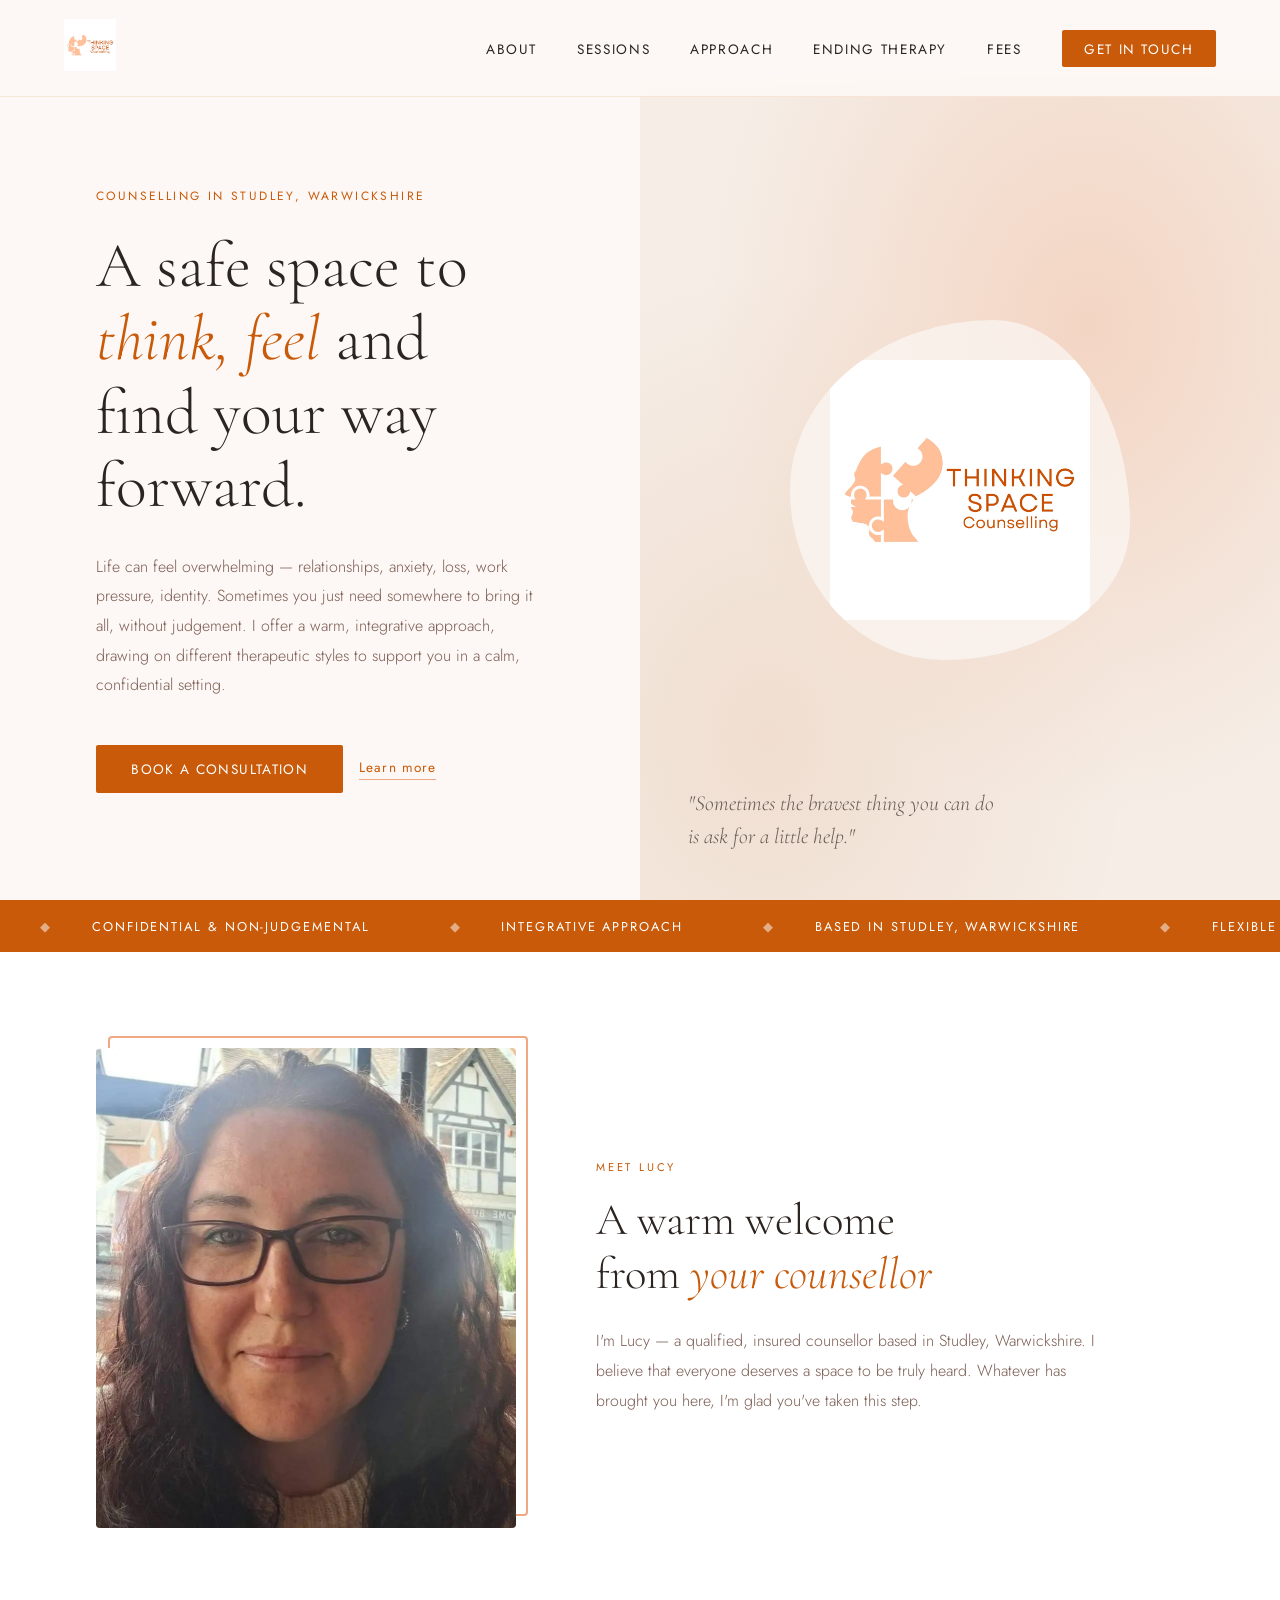
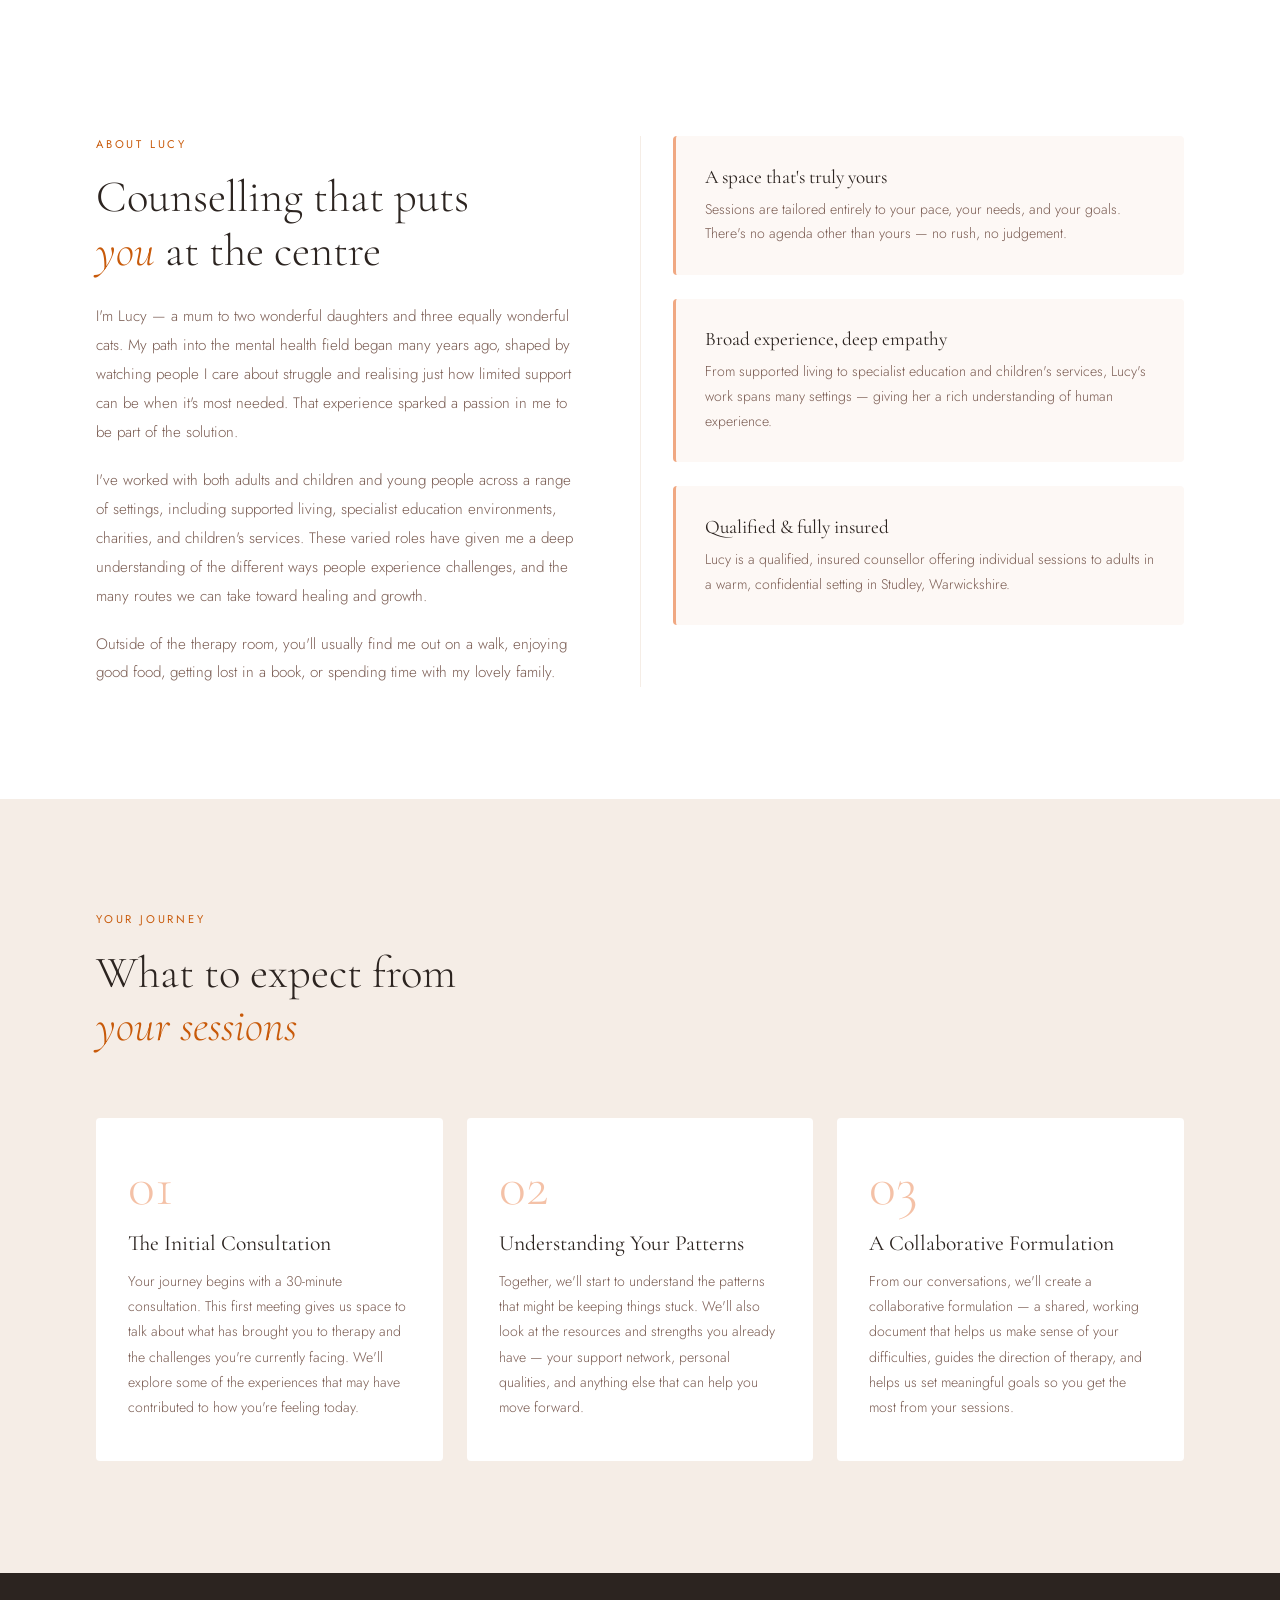
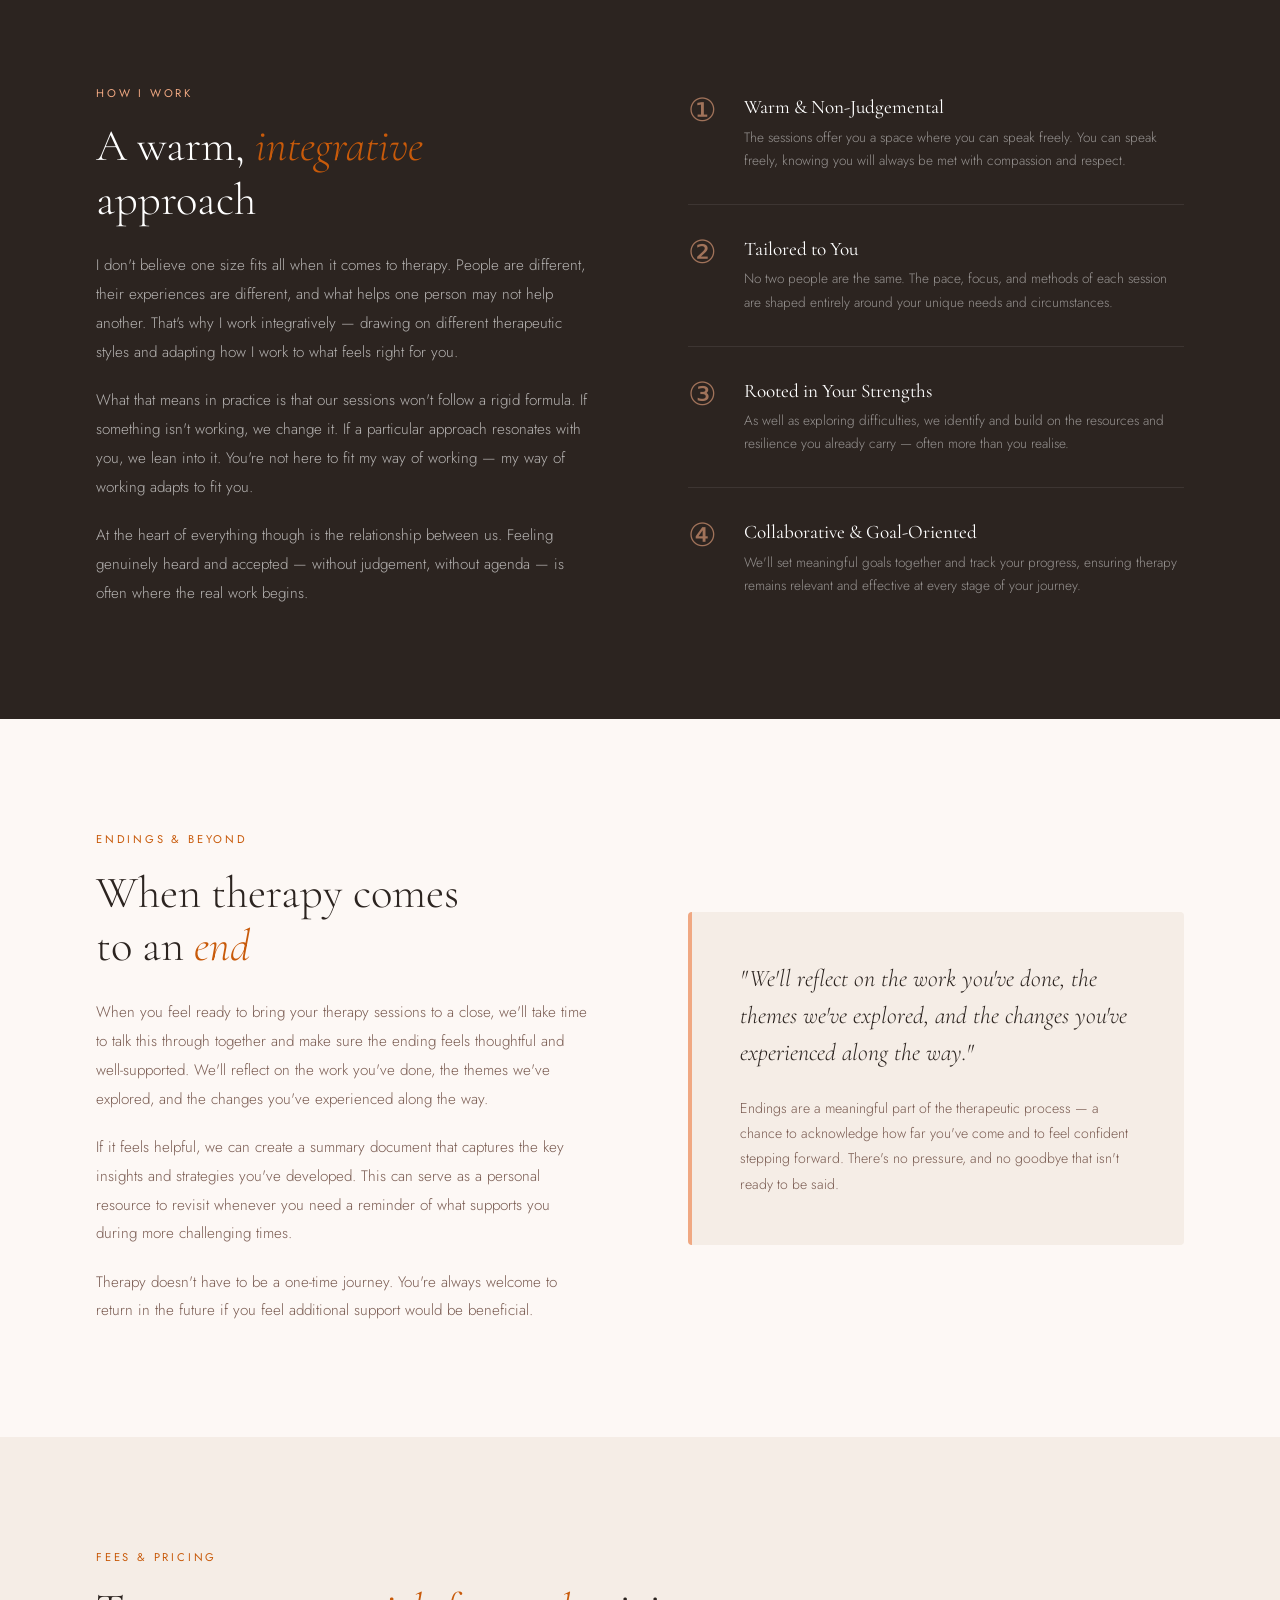
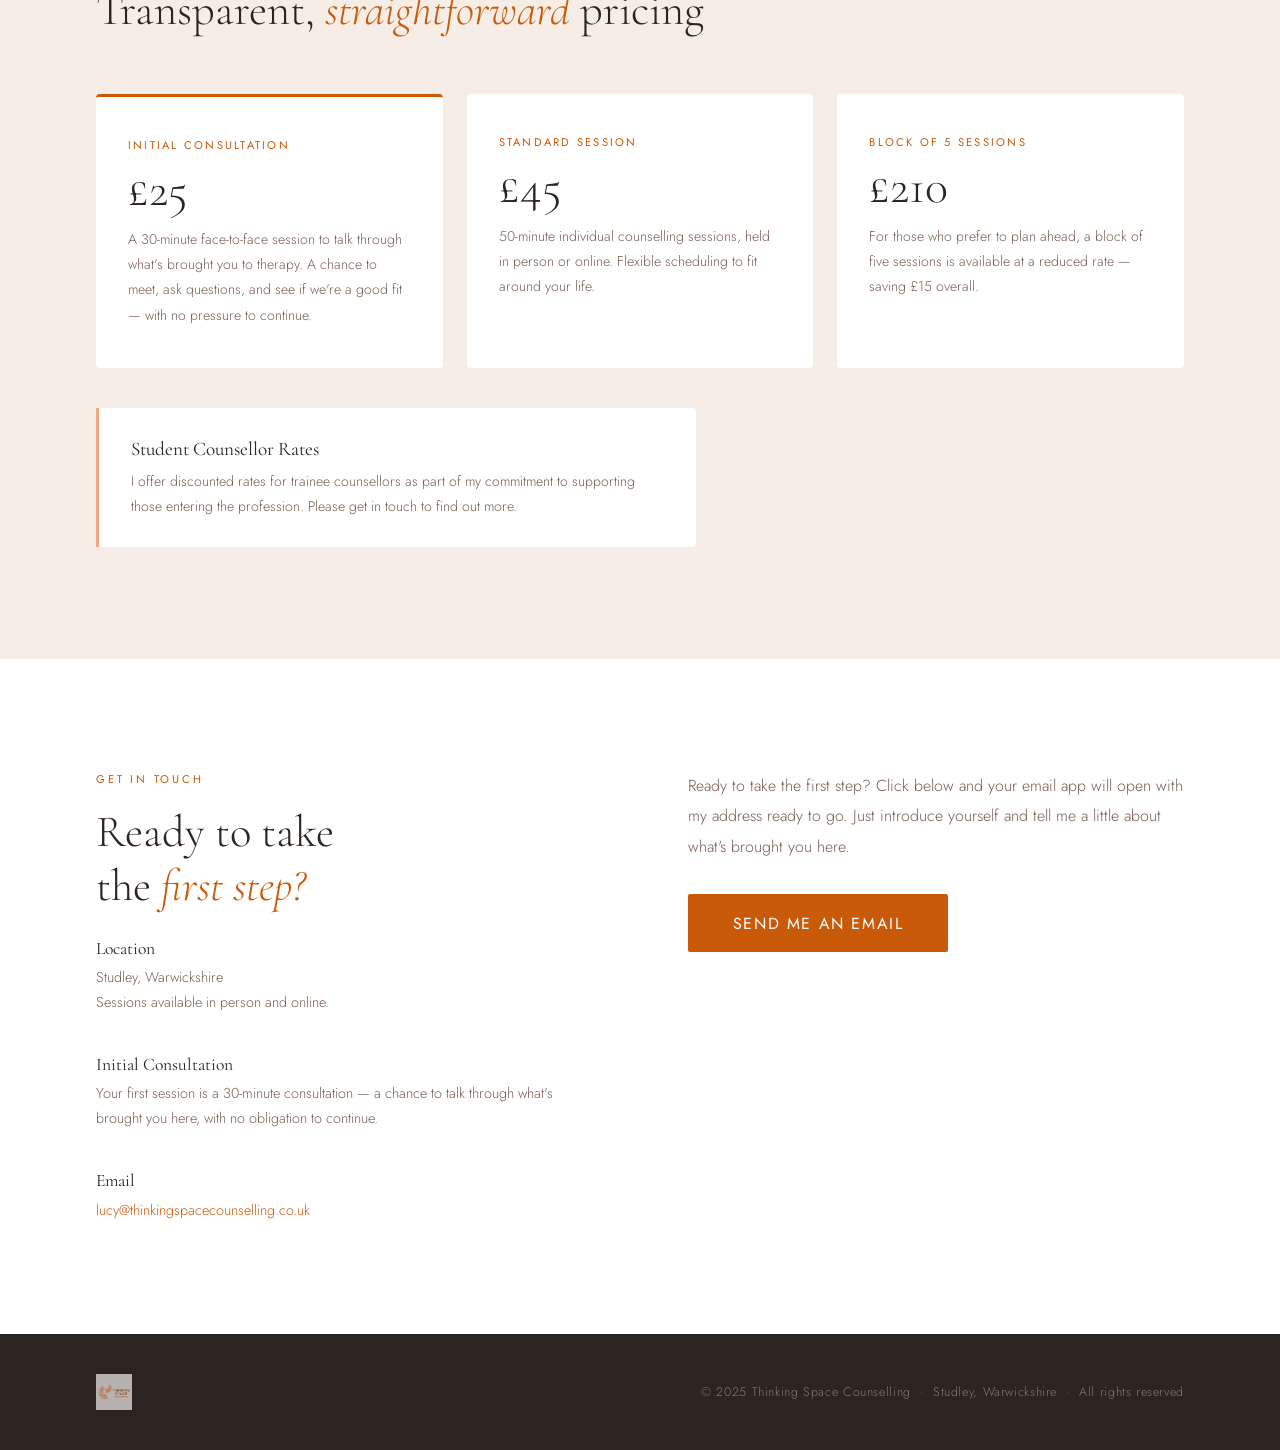
==== index.html @ 16ad75c2 "Add files via upload" ====
<!DOCTYPE html>
<html lang="en">
<head>
  <meta charset="UTF-8" />
  <meta name="viewport" content="width=device-width, initial-scale=1.0"/>
  <title>Thinking Space Counselling | Studley, Warwickshire</title>
  <link href="https://fonts.googleapis.com/css2?family=Cormorant+Garamond:ital,wght@0,300;0,400;0,600;1,300;1,400&family=Jost:wght@300;400;500&display=swap" rel="stylesheet"/>
  <link rel="stylesheet" href="styles.css"/>
</head>
<body>

  <!-- NAV -->
  <nav>
    <div class="nav-logo">
      <img src="1000551404.jpg" alt="Thinking Space Counselling logo" />
    </div>
    <ul class="nav-links">
      <li><a href="#about">About</a></li>
      <li><a href="#sessions">Sessions</a></li>
      <li><a href="#approach">Approach</a></li>
      <li><a href="#ending">Ending Therapy</a></li>
      <li><a href="#fees">Fees</a></li>
      <li><a href="#contact" class="nav-cta">Get in Touch</a></li>
    </ul>
  </nav>

  <!-- HERO -->
  <section class="hero">
    <div class="hero-left">
      <p class="hero-eyebrow">Counselling in Studley, Warwickshire</p>
      <h1 class="hero-headline">
        A safe space to<br/>
        <em>think, feel</em> and<br/>
        find your way forward.
      </h1>
      <p class="hero-body">
        Life can feel overwhelming — relationships, anxiety, loss, work pressure, identity.
        Sometimes you just need somewhere to bring it all, without judgement.
        I offer a warm, integrative approach, drawing on different therapeutic styles
        to support you in a calm, confidential setting.
      </p>
      <div class="hero-actions">
        <a href="#contact" class="btn-primary">Book a Consultation</a>
        <a href="#about" class="btn-secondary">Learn more</a>
      </div>
    </div>
    <div class="hero-right">
      <div class="hero-logo-display">
        <img src="1000551404.jpg" alt="Thinking Space Counselling" />
      </div>
      <p class="hero-quote">"Sometimes the bravest thing you can do<br/>is ask for a little help."</p>
    </div>
  </section>

  <!-- TICKER -->
  <div class="ticker" aria-hidden="true">
    <div class="ticker-track">
      <span>Confidential &amp; Non-Judgemental</span>
      <span>Integrative Approach</span>
      <span>Based in Studley, Warwickshire</span>
      <span>Flexible Appointment Times</span>
      <span>Face to Face &amp; Online Sessions</span>
      <span>Qualified &amp; Insured Counsellor</span>
      <span>Anxiety</span>
      <span>Depression</span>
      <span>Relationships</span>
      <span>Grief</span>
      <span>Self-Worth</span>
      <span>Stress</span>
      <span>Identity</span>
      <span>Taking New Clients Now</span>
      <!-- duplicate for seamless loop -->
      <span>Confidential &amp; Non-Judgemental</span>
      <span>Integrative Approach</span>
      <span>Based in Studley, Warwickshire</span>
      <span>Flexible Appointment Times</span>
      <span>Face to Face &amp; Online Sessions</span>
      <span>Qualified &amp; Insured Counsellor</span>
      <span>Anxiety</span>
      <span>Depression</span>
      <span>Relationships</span>
      <span>Grief</span>
      <span>Self-Worth</span>
      <span>Stress</span>
      <span>Identity</span>
      <span>Taking New Clients Now</span>
    </div>
  </div>

  <!-- LUCY INTRO -->
  <section class="lucy-intro">
    <div class="lucy-image-wrap">
      <img src="lucy.jpg" alt="Lucy, counsellor at Thinking Space Counselling" />
    </div>
    <div class="lucy-intro-text">
      <p class="section-label">Meet Lucy</p>
      <h2 class="section-heading">A warm welcome<br/>from <em>your counsellor</em></h2>
      <p>
        I'm Lucy — a qualified, insured counsellor based in Studley, Warwickshire. I believe
        that everyone deserves a space to be truly heard. Whatever has brought you here,
        I'm glad you've taken this step.
      </p>
    </div>
  </section>

  <!-- ABOUT -->
  <section class="about" id="about">
    <div class="about-left fade-in">
      <p class="section-label">About Lucy</p>
      <h2 class="section-heading">Counselling that puts<br/><em>you</em> at the centre</h2>
      <div class="about-body">
        <p>
          I'm Lucy — a mum to two wonderful daughters and three equally wonderful cats.
          My path into the mental health field began many years ago, shaped by watching people
          I care about struggle and realising just how limited support can be when it's most needed.
          That experience sparked a passion in me to be part of the solution.
        </p>
        <p>
          I've worked with both adults and children and young people across a range of settings,
          including supported living, specialist education environments, charities, and children's
          services. These varied roles have given me a deep understanding of the different ways
          people experience challenges, and the many routes we can take toward healing and growth.
        </p>
        <p>
          Outside of the therapy room, you'll usually find me out on a walk, enjoying good food,
          getting lost in a book, or spending time with my lovely family.
        </p>
      </div>
    </div>
    <div class="about-right fade-in">
      <div class="about-card">
        <h3>A space that's truly yours</h3>
        <p>Sessions are tailored entirely to your pace, your needs, and your goals. There's no agenda other than yours — no rush, no judgement.</p>
      </div>
      <div class="about-card">
        <h3>Broad experience, deep empathy</h3>
        <p>From supported living to specialist education and children's services, Lucy's work spans many settings — giving her a rich understanding of human experience.</p>
      </div>
      <div class="about-card">
        <h3>Qualified &amp; fully insured</h3>
        <p>Lucy is a qualified, insured counsellor offering individual sessions to adults in a warm, confidential setting in Studley, Warwickshire.</p>
      </div>
    </div>
  </section>

  <!-- WHAT TO EXPECT FROM YOUR SESSIONS -->
  <section class="sessions" id="sessions">
    <div class="sessions-header fade-in">
      <p class="section-label">Your Journey</p>
      <h2 class="section-heading">What to expect from<br/><em>your sessions</em></h2>
    </div>
    <div class="sessions-grid">
      <div class="session-step fade-in">
        <div class="step-num">01</div>
        <h3>The Initial Consultation</h3>
        <p>
          Your journey begins with a 30-minute consultation. This first meeting gives us space
          to talk about what has brought you to therapy and the challenges you're currently facing.
          We'll explore some of the experiences that may have contributed to how you're feeling today.
        </p>
      </div>
      <div class="session-step fade-in">
        <div class="step-num">02</div>
        <h3>Understanding Your Patterns</h3>
        <p>
          Together, we'll start to understand the patterns that might be keeping things stuck.
          We'll also look at the resources and strengths you already have — your support network,
          personal qualities, and anything else that can help you move forward.
        </p>
      </div>
      <div class="session-step fade-in">
        <div class="step-num">03</div>
        <h3>A Collaborative Formulation</h3>
        <p>
          From our conversations, we'll create a collaborative formulation — a shared, working
          document that helps us make sense of your difficulties, guides the direction of therapy,
          and helps us set meaningful goals so you get the most from your sessions.
        </p>
      </div>
    </div>
  </section>

  <!-- APPROACH -->
  <section class="approach" id="approach">
    <div class="approach-left fade-in">
      <p class="section-label">How I Work</p>
      <h2 class="section-heading">A warm, <em>integrative</em><br/>approach</h2>
      <div class="approach-body">
        <p>
          I don't believe one size fits all when it comes to therapy. People are different,
          their experiences are different, and what helps one person may not help another.
          That's why I work integratively — drawing on different therapeutic styles and
          adapting how I work to what feels right for you.
        </p>
        <p>
          What that means in practice is that our sessions won't follow a rigid formula.
          If something isn't working, we change it. If a particular approach resonates
          with you, we lean into it. You're not here to fit my way of working —
          my way of working adapts to fit you.
        </p>
        <p>
          At the heart of everything though is the relationship between us. Feeling genuinely
          heard and accepted — without judgement, without agenda — is often where
          the real work begins.
        </p>
      </div>
    </div>
    <div class="approach-right fade-in">
      <div class="approach-item">
        <span class="approach-num">①</span>
        <div>
          <h4>Warm &amp; Non-Judgemental</h4>
          <p>The sessions offer you a space where you can speak freely. You can speak freely, knowing you will always be met with compassion and respect.</p>
        </div>
      </div>
      <div class="approach-item">
        <span class="approach-num">②</span>
        <div>
          <h4>Tailored to You</h4>
          <p>No two people are the same. The pace, focus, and methods of each session are shaped entirely around your unique needs and circumstances.</p>
        </div>
      </div>
      <div class="approach-item">
        <span class="approach-num">③</span>
        <div>
          <h4>Rooted in Your Strengths</h4>
          <p>As well as exploring difficulties, we identify and build on the resources and resilience you already carry — often more than you realise.</p>
        </div>
      </div>
      <div class="approach-item">
        <span class="approach-num">④</span>
        <div>
          <h4>Collaborative &amp; Goal-Oriented</h4>
          <p>We'll set meaningful goals together and track your progress, ensuring therapy remains relevant and effective at every stage of your journey.</p>
        </div>
      </div>
    </div>
  </section>

  <!-- WHEN THERAPY COMES TO AN END -->
  <section class="ending" id="ending">
    <div class="ending-left fade-in">
      <p class="section-label">Endings &amp; Beyond</p>
      <h2 class="section-heading">When therapy comes<br/>to an <em>end</em></h2>
      <div class="ending-body">
        <p>
          When you feel ready to bring your therapy sessions to a close, we'll take time to talk
          this through together and make sure the ending feels thoughtful and well-supported.
          We'll reflect on the work you've done, the themes we've explored, and the changes
          you've experienced along the way.
        </p>
        <p>
          If it feels helpful, we can create a summary document that captures the key insights
          and strategies you've developed. This can serve as a personal resource to revisit
          whenever you need a reminder of what supports you during more challenging times.
        </p>
        <p>
          Therapy doesn't have to be a one-time journey. You're always welcome to return in
          the future if you feel additional support would be beneficial.
        </p>
      </div>
    </div>
    <div class="ending-right fade-in">
      <blockquote>
        "We'll reflect on the work you've done, the themes we've explored, and the changes
        you've experienced along the way."
      </blockquote>
      <p>
        Endings are a meaningful part of the therapeutic process — a chance to acknowledge how
        far you've come and to feel confident stepping forward. There's no pressure, and no
        goodbye that isn't ready to be said.
      </p>
    </div>
  </section>


  <!-- FEES -->
  <section class="fees" id="fees">
    <div class="fees-header fade-in">
      <p class="section-label">Fees &amp; Pricing</p>
      <h2 class="section-heading">Transparent, <em>straightforward</em> pricing</h2>
    </div>
    <div class="fees-grid fade-in">
      <div class="fee-card fee-card--highlight">
        <p class="fee-label">Initial Consultation</p>
        <p class="fee-price">£25</p>
        <p class="fee-desc">A 30-minute face-to-face session to talk through what's brought you to therapy. A chance to meet, ask questions, and see if we're a good fit — with no pressure to continue.</p>
      </div>
      <div class="fee-card">
        <p class="fee-label">Standard Session</p>
        <p class="fee-price">£45</p>
        <p class="fee-desc">50-minute individual counselling sessions, held in person or online. Flexible scheduling to fit around your life.</p>
      </div>
      <div class="fee-card">
        <p class="fee-label">Block of 5 Sessions</p>
        <p class="fee-price">£210</p>
        <p class="fee-desc">For those who prefer to plan ahead, a block of five sessions is available at a reduced rate — saving £15 overall.</p>
      </div>
    </div>
    <div class="fees-footer fade-in">
      <div class="fee-note">
        <h4>Student Counsellor Rates</h4>
        <p>I offer discounted rates for trainee counsellors as part of my commitment to supporting those entering the profession. Please get in touch to find out more.</p>
      </div>
    </div>
  </section>

  <!-- CONTACT -->
  <section class="contact" id="contact">
    <div class="contact-left fade-in">
      <p class="section-label">Get in Touch</p>
      <h2 class="section-heading">Ready to take<br/>the <em>first step?</em></h2>
      <div class="contact-info">
        <div class="contact-detail">
          <h4>Location</h4>
          <p>Studley, Warwickshire<br/>Sessions available in person and online.</p>
        </div>
        <div class="contact-detail">
          <h4>Initial Consultation</h4>
          <p>Your first session is a 30-minute consultation — a chance to talk through what's brought you here, with no obligation to continue.</p>
        </div>
        <div class="contact-detail">
          <h4>Email</h4>
          <p><a id="contact-email" href="#"></a></p>
        </div>
      </div>
    </div>
    <div class="contact-right fade-in">
      <div class="contact-cta">
        <p class="contact-cta-text">Ready to take the first step? Click below and your email app will open with my address ready to go. Just introduce yourself and tell me a little about what's brought you here.</p>
        <a id="mailto-btn" href="#" class="btn-primary">Send me an Email</a>
      </div>
    </div>
  </section>

  <!-- FOOTER -->
  <footer>
    <img src="1000551404.jpg" alt="Thinking Space Counselling" />
    <p>© 2025 Thinking Space Counselling &nbsp;·&nbsp; Studley, Warwickshire &nbsp;·&nbsp; All rights reserved</p>
  </footer>

  <!-- FADE-IN OBSERVER -->
  <script>
    const observer = new IntersectionObserver(
      entries => entries.forEach(e => { if (e.isIntersecting) e.target.classList.add('visible'); }),
      { threshold: 0.12 }
    );
    document.querySelectorAll('.fade-in').forEach(el => observer.observe(el));
  </script>

  <!-- EMAIL -->
  <script>
    const _u = 'lucy', _d = 'thinkingspacecounselling.co.uk';
    const emailEl = document.getElementById('contact-email');
    if (emailEl) { emailEl.href = 'mailto:' + _u + '@' + _d; emailEl.textContent = _u + '@' + _d; }
    const btnEl = document.getElementById('mailto-btn');
    if (btnEl) { btnEl.href = 'mailto:' + _u + '@' + _d + '?subject=Thinking%20Space%20Counselling%20Enquiry'; }
  </script>
---- styles.css ----
/* ============================================================
   THINKING SPACE COUNSELLING — styles.css
   ============================================================ */

:root {
  --burnt:    #C85A0A;
  --peach:    #F0A882;
  --cream:    #FDF8F5;
  --sand:     #F5EDE6;
  --charcoal: #2C2420;
  --mid:      #7A5C52;
  --white:    #FFFFFF;
}

/* ── RESET ── */
*, *::before, *::after { box-sizing: border-box; margin: 0; padding: 0; }
html { scroll-behavior: smooth; }
body {
  font-family: 'Jost', sans-serif;
  background: var(--cream);
  color: var(--charcoal);
  overflow-x: hidden;
}

/* ── NAV ── */
nav {
  position: fixed; top: 0; left: 0; right: 0; z-index: 100;
  display: flex; align-items: center; justify-content: space-between;
  padding: 1.2rem 4rem;
  background: rgba(253,248,245,0.94);
  backdrop-filter: blur(10px);
  border-bottom: 1px solid rgba(200,90,10,0.12);
}
.nav-logo img { height: 52px; }
.nav-links { display: flex; gap: 2.5rem; list-style: none; }
.nav-links a {
  font-family: 'Jost', sans-serif;
  font-weight: 400;
  font-size: 0.85rem;
  letter-spacing: 0.12em;
  text-transform: uppercase;
  color: var(--charcoal);
  text-decoration: none;
  transition: color 0.2s;
}
.nav-links a:hover { color: var(--burnt); }
.nav-cta {
  background: var(--burnt);
  color: var(--white) !important;
  padding: 0.55rem 1.4rem;
  border-radius: 2px;
}
.nav-cta:hover { background: #a34808; color: var(--white) !important; }

/* ── HERO ── */
.hero {
  min-height: 100vh;
  display: grid;
  grid-template-columns: 1fr 1fr;
  padding-top: 80px;
}
.hero-left {
  display: flex;
  flex-direction: column;
  justify-content: center;
  padding: 6rem 4rem 6rem 6rem;
}
.hero-eyebrow {
  font-family: 'Jost', sans-serif;
  font-size: 0.75rem;
  letter-spacing: 0.2em;
  text-transform: uppercase;
  color: var(--burnt);
  margin-bottom: 1.5rem;
}
.hero-headline {
  font-family: 'Cormorant Garamond', serif;
  font-size: clamp(2.8rem, 5vw, 4.2rem);
  font-weight: 300;
  line-height: 1.15;
  color: var(--charcoal);
  margin-bottom: 1.8rem;
}
.hero-headline em { font-style: italic; color: var(--burnt); }
.hero-body {
  font-size: 1rem;
  font-weight: 300;
  line-height: 1.85;
  color: var(--mid);
  max-width: 440px;
  margin-bottom: 2.8rem;
}
.hero-actions { display: flex; gap: 1rem; align-items: center; }

/* Buttons */
.btn-primary {
  background: var(--burnt);
  color: var(--white);
  padding: 0.9rem 2.2rem;
  border: none;
  border-radius: 2px;
  font-family: 'Jost', sans-serif;
  font-size: 0.85rem;
  letter-spacing: 0.1em;
  text-transform: uppercase;
  text-decoration: none;
  cursor: pointer;
  transition: background 0.2s, transform 0.2s;
}
.btn-primary:hover { background: #a34808; transform: translateY(-1px); }
.btn-secondary {
  color: var(--burnt);
  font-family: 'Jost', sans-serif;
  font-size: 0.85rem;
  letter-spacing: 0.08em;
  text-decoration: none;
  border-bottom: 1px solid var(--peach);
  padding-bottom: 2px;
  transition: border-color 0.2s;
}
.btn-secondary:hover { border-color: var(--burnt); }

.hero-right {
  position: relative;
  background: var(--sand);
  overflow: hidden;
}
.hero-right::before {
  content: '';
  position: absolute;
  inset: 0;
  background:
    radial-gradient(ellipse at 70% 30%, rgba(240,168,130,0.35) 0%, transparent 60%),
    radial-gradient(ellipse at 20% 80%, rgba(200,90,10,0.1) 0%, transparent 50%);
}
.hero-logo-display {
  position: absolute;
  top: 50%;
  left: 50%;
  transform: translate(-50%, -50%);
  width: 340px;
  height: 340px;
  border-radius: 60% 40% 55% 45% / 50% 60% 40% 50%;
  background: rgba(253,248,245,0.7);
  display: flex;
  align-items: center;
  justify-content: center;
  animation: morph 8s ease-in-out infinite;
  overflow: hidden;
  padding: 2.5rem;
}
.hero-logo-display img {
  width: 100%;
  height: auto;
  object-fit: contain;
}
.hero-quote {
  position: absolute;
  bottom: 3rem;
  left: 3rem;
  right: 3rem;
  font-family: 'Cormorant Garamond', serif;
  font-size: 1.35rem;
  font-style: italic;
  font-weight: 300;
  color: var(--charcoal);
  line-height: 1.5;
  opacity: 0.7;
}
@keyframes morph {
  0%,100% { border-radius: 60% 40% 55% 45% / 50% 60% 40% 50%; }
  33%      { border-radius: 45% 55% 40% 60% / 60% 40% 55% 45%; }
  66%      { border-radius: 55% 45% 60% 40% / 40% 55% 45% 60%; }
}

/* ── TICKER ── */
.ticker {
  background: var(--burnt);
  color: var(--white);
  padding: 0.9rem 0;
  overflow: hidden;
  white-space: nowrap;
}
.ticker-track {
  display: inline-flex;
  animation: ticker 32s linear infinite;
}
.ticker-track span {
  font-family: 'Jost', sans-serif;
  font-size: 0.8rem;
  letter-spacing: 0.15em;
  text-transform: uppercase;
  padding: 0 2.5rem;
}
.ticker-track span::before {
  content: '◆';
  margin-right: 2.5rem;
  opacity: 0.5;
}
@keyframes ticker {
  from { transform: translateX(0); }
  to   { transform: translateX(-50%); }
}

/* ── SHARED SECTION UTILITIES ── */
.section-label {
  font-family: 'Jost', sans-serif;
  font-size: 0.7rem;
  letter-spacing: 0.25em;
  text-transform: uppercase;
  color: var(--burnt);
  margin-bottom: 1.2rem;
}
.section-heading {
  font-family: 'Cormorant Garamond', serif;
  font-size: clamp(2rem, 3.5vw, 3rem);
  font-weight: 300;
  line-height: 1.2;
  color: var(--charcoal);
  margin-bottom: 1.5rem;
}
.section-heading em { font-style: italic; color: var(--burnt); }

/* ── LUCY INTRO ── */
.lucy-intro {
  display: grid;
  grid-template-columns: 420px 1fr;
  align-items: center;
  gap: 5rem;
  padding: 6rem 6rem;
  background: var(--white);
}
.lucy-image-wrap {
  position: relative;
}
.lucy-image-wrap::before {
  content: '';
  position: absolute;
  inset: -12px -12px 12px 12px;
  border: 2px solid var(--peach);
  border-radius: 4px;
  z-index: 0;
}
.lucy-image-wrap img {
  position: relative;
  z-index: 1;
  width: 100%;
  height: 480px;
  object-fit: cover;
  object-position: center top;
  border-radius: 4px;
  display: block;
}
.lucy-intro-text {
  max-width: 500px;
}
.lucy-intro-text p:last-child {
  font-size: 1rem;
  font-weight: 300;
  line-height: 1.9;
  color: var(--mid);
  margin-top: 0.5rem;
}

/* ── ABOUT ── */
.about {
  display: grid;
  grid-template-columns: 1fr 1fr;
  padding: 7rem 6rem;
  background: var(--white);
  gap: 0;
}
.about-left { padding-right: 4rem; }
.about-body {
  font-size: 0.95rem;
  font-weight: 300;
  line-height: 1.9;
  color: var(--mid);
}
.about-body p + p { margin-top: 1.2rem; }
.about-right {
  display: flex;
  flex-direction: column;
  gap: 1.5rem;
  padding-left: 2rem;
  border-left: 1px solid var(--sand);
}
.about-card {
  background: var(--cream);
  padding: 1.8rem;
  border-radius: 4px;
  border-left: 3px solid var(--peach);
  transition: border-color 0.2s;
}
.about-card:hover { border-left-color: var(--burnt); }
.about-card h3 {
  font-family: 'Cormorant Garamond', serif;
  font-size: 1.2rem;
  font-weight: 400;
  color: var(--charcoal);
  margin-bottom: 0.5rem;
}
.about-card p {
  font-size: 0.88rem;
  font-weight: 300;
  line-height: 1.75;
  color: var(--mid);
}

/* ── WHAT TO EXPECT (SESSIONS) ── */
.sessions {
  padding: 7rem 6rem;
  background: var(--sand);
}
.sessions-header {
  max-width: 680px;
  margin-bottom: 4rem;
}
.sessions-grid {
  display: grid;
  grid-template-columns: repeat(3, 1fr);
  gap: 1.5rem;
}
.session-step {
  background: var(--white);
  padding: 2.5rem 2rem;
  border-radius: 4px;
  position: relative;
  transition: transform 0.25s, box-shadow 0.25s;
}
.session-step:hover {
  transform: translateY(-4px);
  box-shadow: 0 12px 40px rgba(200,90,10,0.1);
}
.step-num {
  font-family: 'Cormorant Garamond', serif;
  font-size: 3.5rem;
  font-weight: 300;
  color: var(--peach);
  line-height: 1;
  margin-bottom: 1rem;
  opacity: 0.7;
}
.session-step h3 {
  font-family: 'Cormorant Garamond', serif;
  font-size: 1.35rem;
  font-weight: 400;
  color: var(--charcoal);
  margin-bottom: 0.8rem;
}
.session-step p {
  font-size: 0.88rem;
  font-weight: 300;
  line-height: 1.8;
  color: var(--mid);
}

/* ── APPROACH ── */
.approach {
  padding: 7rem 6rem;
  background: var(--charcoal);
  color: var(--white);
  display: grid;
  grid-template-columns: 1fr 1fr;
  gap: 6rem;
  align-items: center;
}
.approach .section-label { color: var(--peach); }
.approach .section-heading { color: var(--white); }
.approach-body {
  font-size: 0.95rem;
  font-weight: 300;
  line-height: 1.9;
  color: rgba(255,255,255,0.65);
}
.approach-body p + p { margin-top: 1.2rem; }
.approach-right { display: flex; flex-direction: column; gap: 2rem; }
.approach-item {
  display: flex;
  gap: 1.5rem;
  align-items: flex-start;
  padding-bottom: 2rem;
  border-bottom: 1px solid rgba(255,255,255,0.08);
}
.approach-item:last-child { border-bottom: none; padding-bottom: 0; }
.approach-num {
  font-family: 'Cormorant Garamond', serif;
  font-size: 2rem;
  font-weight: 300;
  color: var(--peach);
  opacity: 0.6;
  line-height: 1;
  min-width: 2rem;
}
.approach-item h4 {
  font-family: 'Cormorant Garamond', serif;
  font-size: 1.2rem;
  font-weight: 400;
  color: var(--white);
  margin-bottom: 0.4rem;
}
.approach-item p {
  font-size: 0.85rem;
  font-weight: 300;
  line-height: 1.7;
  color: rgba(255,255,255,0.5);
}

/* ── ENDING SECTION ── */
.ending {
  padding: 7rem 6rem;
  background: var(--cream);
  display: grid;
  grid-template-columns: 1fr 1fr;
  gap: 6rem;
  align-items: center;
}
.ending-right {
  background: var(--sand);
  border-radius: 4px;
  padding: 3rem;
  border-left: 4px solid var(--peach);
}
.ending-right blockquote {
  font-family: 'Cormorant Garamond', serif;
  font-size: 1.5rem;
  font-weight: 300;
  font-style: italic;
  color: var(--charcoal);
  line-height: 1.55;
  margin-bottom: 1.5rem;
}
.ending-right p {
  font-size: 0.88rem;
  font-weight: 300;
  line-height: 1.8;
  color: var(--mid);
}
.ending-body {
  font-size: 0.95rem;
  font-weight: 300;
  line-height: 1.9;
  color: var(--mid);
}
.ending-body p + p { margin-top: 1.2rem; }

/* ── LATEST POSTS ── */
.latest-posts {
  padding: 7rem 6rem;
  background: var(--white);
}
.latest-posts-header { margin-bottom: 3rem; }
.latest-posts-grid {
  display: grid;
  grid-template-columns: repeat(3, 1fr);
  gap: 2rem;
  margin-bottom: 3rem;
}
.latest-post-card {
  background: var(--cream);
  padding: 2rem;
  border-radius: 4px;
  border-left: 3px solid var(--peach);
  display: flex;
  flex-direction: column;
  gap: 0.8rem;
  transition: border-color 0.2s;
}
.latest-post-card:hover { border-left-color: var(--burnt); }
.latest-post-card h3 {
  font-family: 'Cormorant Garamond', serif;
  font-size: 1.3rem;
  font-weight: 400;
  color: var(--charcoal);
  line-height: 1.3;
}
.latest-post-card p {
  font-size: 0.88rem;
  font-weight: 300;
  line-height: 1.75;
  color: var(--mid);
  flex: 1;
}
.latest-posts-footer { text-align: center; }

/* ── CONTACT ── */
.contact {
  padding: 7rem 6rem;
  background: var(--white);
  display: grid;
  grid-template-columns: 1fr 1fr;
  gap: 6rem;
  align-items: start;
}
.contact-form { display: flex; flex-direction: column; gap: 1.2rem; }
.form-group { display: flex; flex-direction: column; gap: 0.4rem; }
.form-group label {
  font-size: 0.75rem;
  letter-spacing: 0.12em;
  text-transform: uppercase;
  color: var(--mid);
}
.form-group input,
.form-group textarea,
.form-group select {
  background: var(--cream);
  border: 1px solid rgba(200,90,10,0.2);
  border-radius: 2px;
  padding: 0.85rem 1rem;
  font-family: 'Jost', sans-serif;
  font-size: 0.9rem;
  font-weight: 300;
  color: var(--charcoal);
  outline: none;
  transition: border-color 0.2s;
}
.form-group input:focus,
.form-group textarea:focus,
.form-group select:focus { border-color: var(--burnt); }
.form-group textarea { resize: vertical; min-height: 130px; }
.contact-info { display: flex; flex-direction: column; gap: 2.5rem; }
.contact-detail h4 {
  font-family: 'Cormorant Garamond', serif;
  font-size: 1.1rem;
  font-weight: 400;
  color: var(--charcoal);
  margin-bottom: 0.4rem;
}
.contact-detail p {
  font-size: 0.9rem;
  font-weight: 300;
  color: var(--mid);
  line-height: 1.7;
}
.contact-detail a { color: var(--burnt); text-decoration: none; }
.contact-cta { display: flex; flex-direction: column; gap: 2rem; justify-content: center; height: 100%; }
.contact-cta-text { font-size: 1rem; font-weight: 300; line-height: 1.9; color: var(--mid); }
.contact-cta .btn-primary { align-self: flex-start; font-size: 1rem; padding: 1.1rem 2.8rem; }

/* ── FOOTER ── */
footer {
  background: var(--charcoal);
  color: rgba(255,255,255,0.4);
  padding: 2.5rem 6rem;
  display: flex;
  align-items: center;
  justify-content: space-between;
  font-size: 0.78rem;
  font-weight: 300;
  letter-spacing: 0.05em;
}
footer img { height: 36px; opacity: 0.65; }

/* ── FADE IN ── */
.fade-in {
  opacity: 0;
  transform: translateY(22px);
  transition: opacity 0.75s ease, transform 0.75s ease;
}
.fade-in.visible {
  opacity: 1;
  transform: translateY(0);
}

/* ── RESPONSIVE ── */
@media (max-width: 900px) {
  nav { padding: 1rem 1.5rem; }
  .nav-links { display: none; }
  .hero { grid-template-columns: 1fr; }
  .hero-right { display: none; }
  .hero-left { padding: 5rem 2rem 4rem; }
  .lucy-intro { grid-template-columns: 1fr; padding: 4rem 2rem; gap: 2.5rem; }
  .lucy-image-wrap::before { display: none; }
  .lucy-image-wrap img { height: 320px; }
  .about,
  .sessions,
  .approach,
  .ending,
  .contact { padding: 4rem 2rem; }
  .about,
  .approach,
  .ending,
  .contact { grid-template-columns: 1fr; gap: 3rem; }
  .sessions-grid { grid-template-columns: 1fr; }
  .latest-posts { padding: 4rem 2rem; }
  .latest-posts-grid { grid-template-columns: 1fr; }
  .about-right {
    padding-left: 0;
    border-left: none;
    border-top: 1px solid var(--sand);
    padding-top: 2rem;
  }
  footer { flex-direction: column; gap: 1rem; text-align: center; padding: 2rem; }
}

/* ── FEES ── */
.fees {
  padding: 7rem 6rem;
  background: var(--sand);
}
.fees-header { margin-bottom: 3.5rem; }
.fees-grid {
  display: grid;
  grid-template-columns: repeat(3, 1fr);
  gap: 1.5rem;
  margin-bottom: 2.5rem;
}
.fee-card {
  background: var(--white);
  padding: 2.5rem 2rem;
  border-radius: 4px;
  display: flex;
  flex-direction: column;
  gap: 0.8rem;
  transition: transform 0.25s, box-shadow 0.25s;
}
.fee-card:hover {
  transform: translateY(-4px);
  box-shadow: 0 12px 40px rgba(200,90,10,0.1);
}
.fee-card--highlight {
  border-top: 3px solid var(--burnt);
}
.fee-label {
  font-size: 0.7rem;
  letter-spacing: 0.2em;
  text-transform: uppercase;
  color: var(--burnt);
}
.fee-price {
  font-family: 'Cormorant Garamond', serif;
  font-size: 3rem;
  font-weight: 300;
  color: var(--charcoal);
  line-height: 1;
}
.fee-desc {
  font-size: 0.88rem;
  font-weight: 300;
  line-height: 1.8;
  color: var(--mid);
}
.fees-footer {
  margin-top: 1rem;
}
.fee-note {
  background: var(--white);
  border-left: 3px solid var(--peach);
  padding: 1.8rem 2rem;
  border-radius: 0 4px 4px 0;
  max-width: 600px;
}
.fee-note h4 {
  font-family: 'Cormorant Garamond', serif;
  font-size: 1.2rem;
  font-weight: 400;
  color: var(--charcoal);
  margin-bottom: 0.5rem;
}
.fee-note p {
  font-size: 0.88rem;
  font-weight: 300;
  line-height: 1.75;
  color: var(--mid);
}
@media (max-width: 900px) {
  .fees { padding: 4rem 2rem; }
  .fees-grid { grid-template-columns: 1fr; }
}
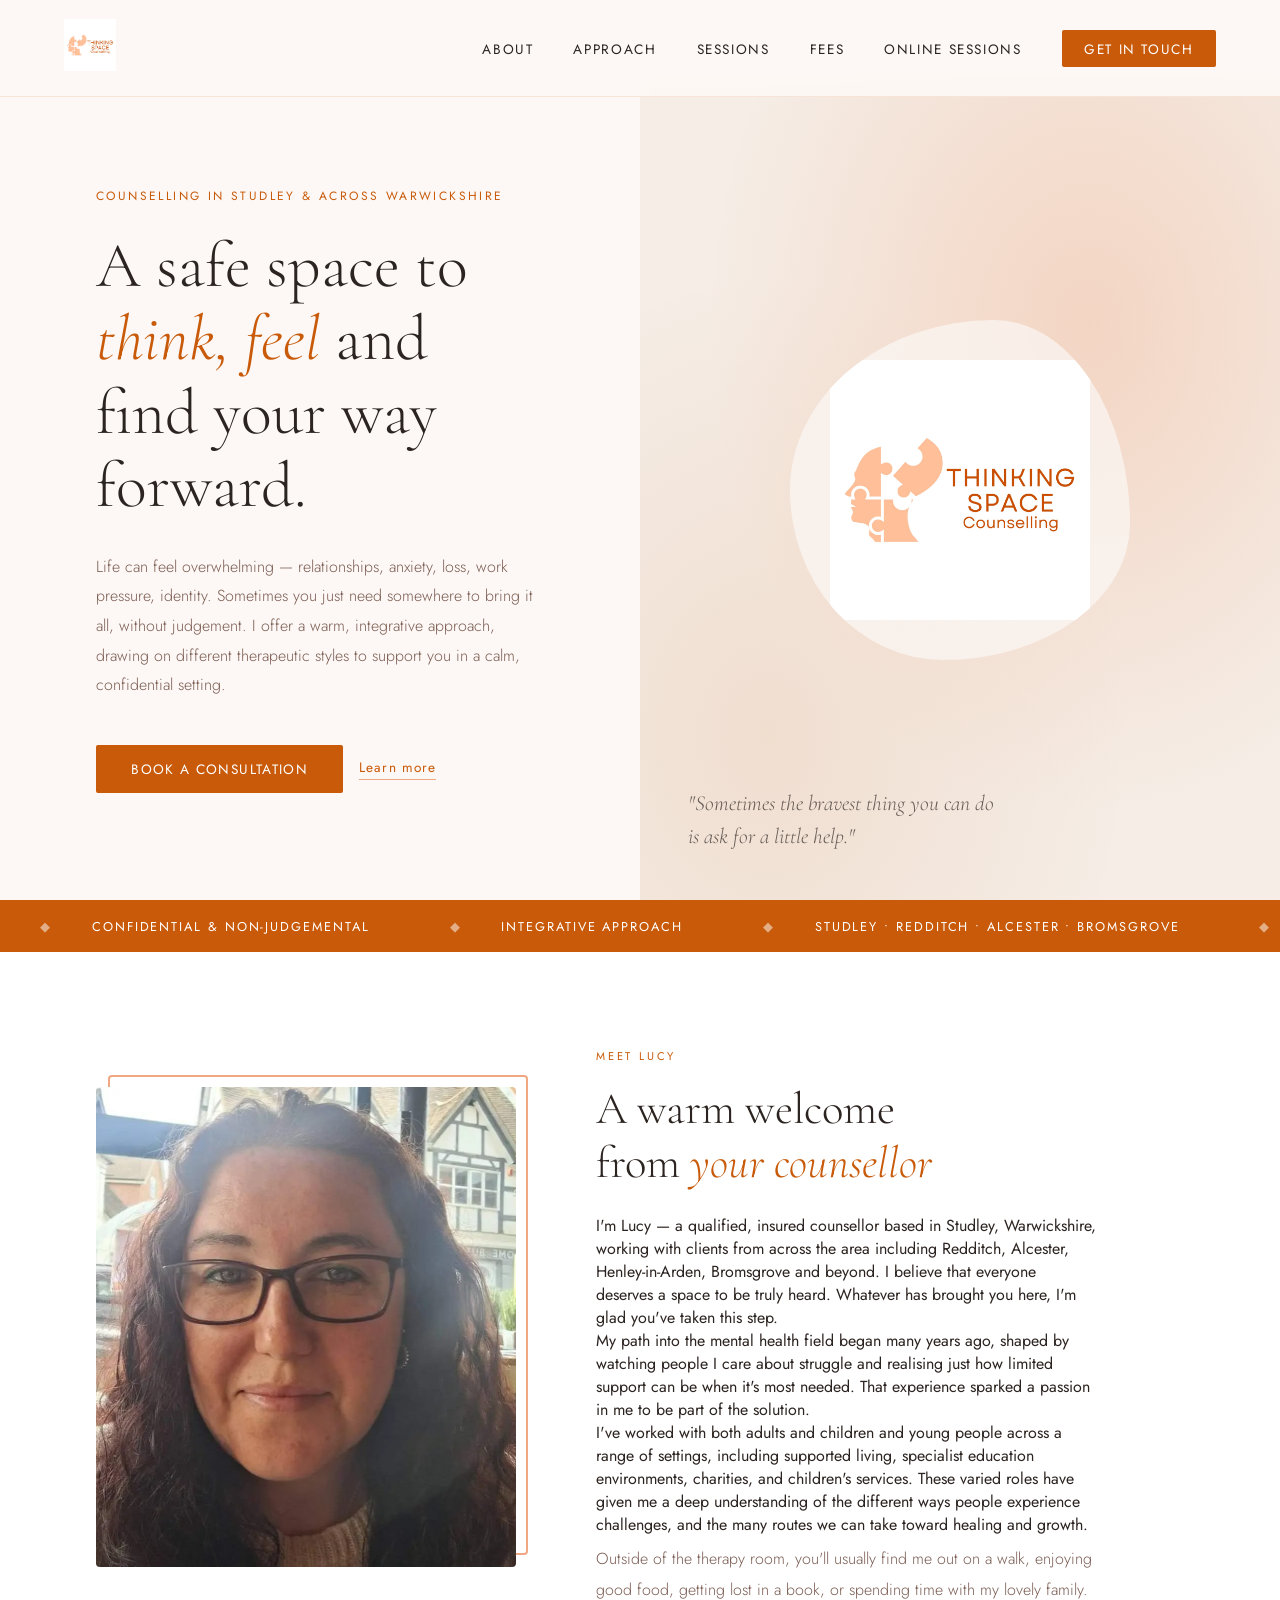
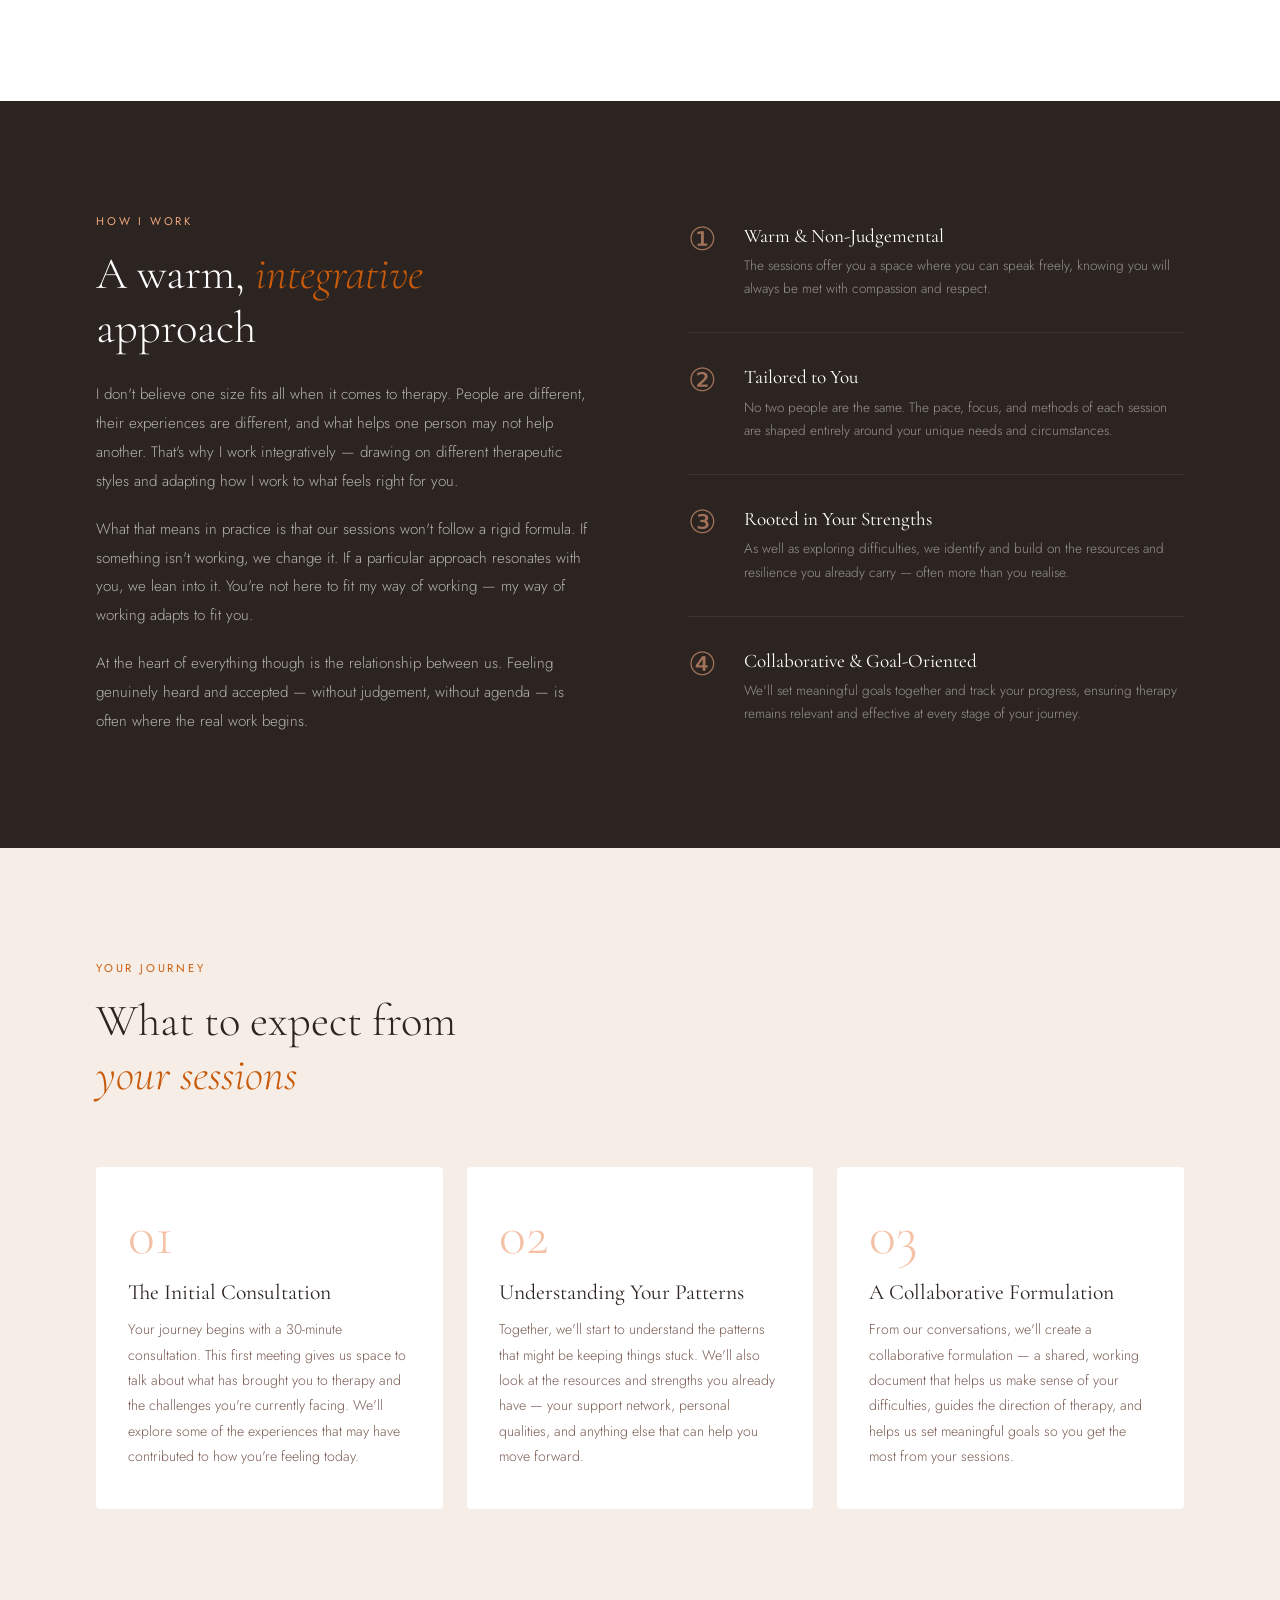
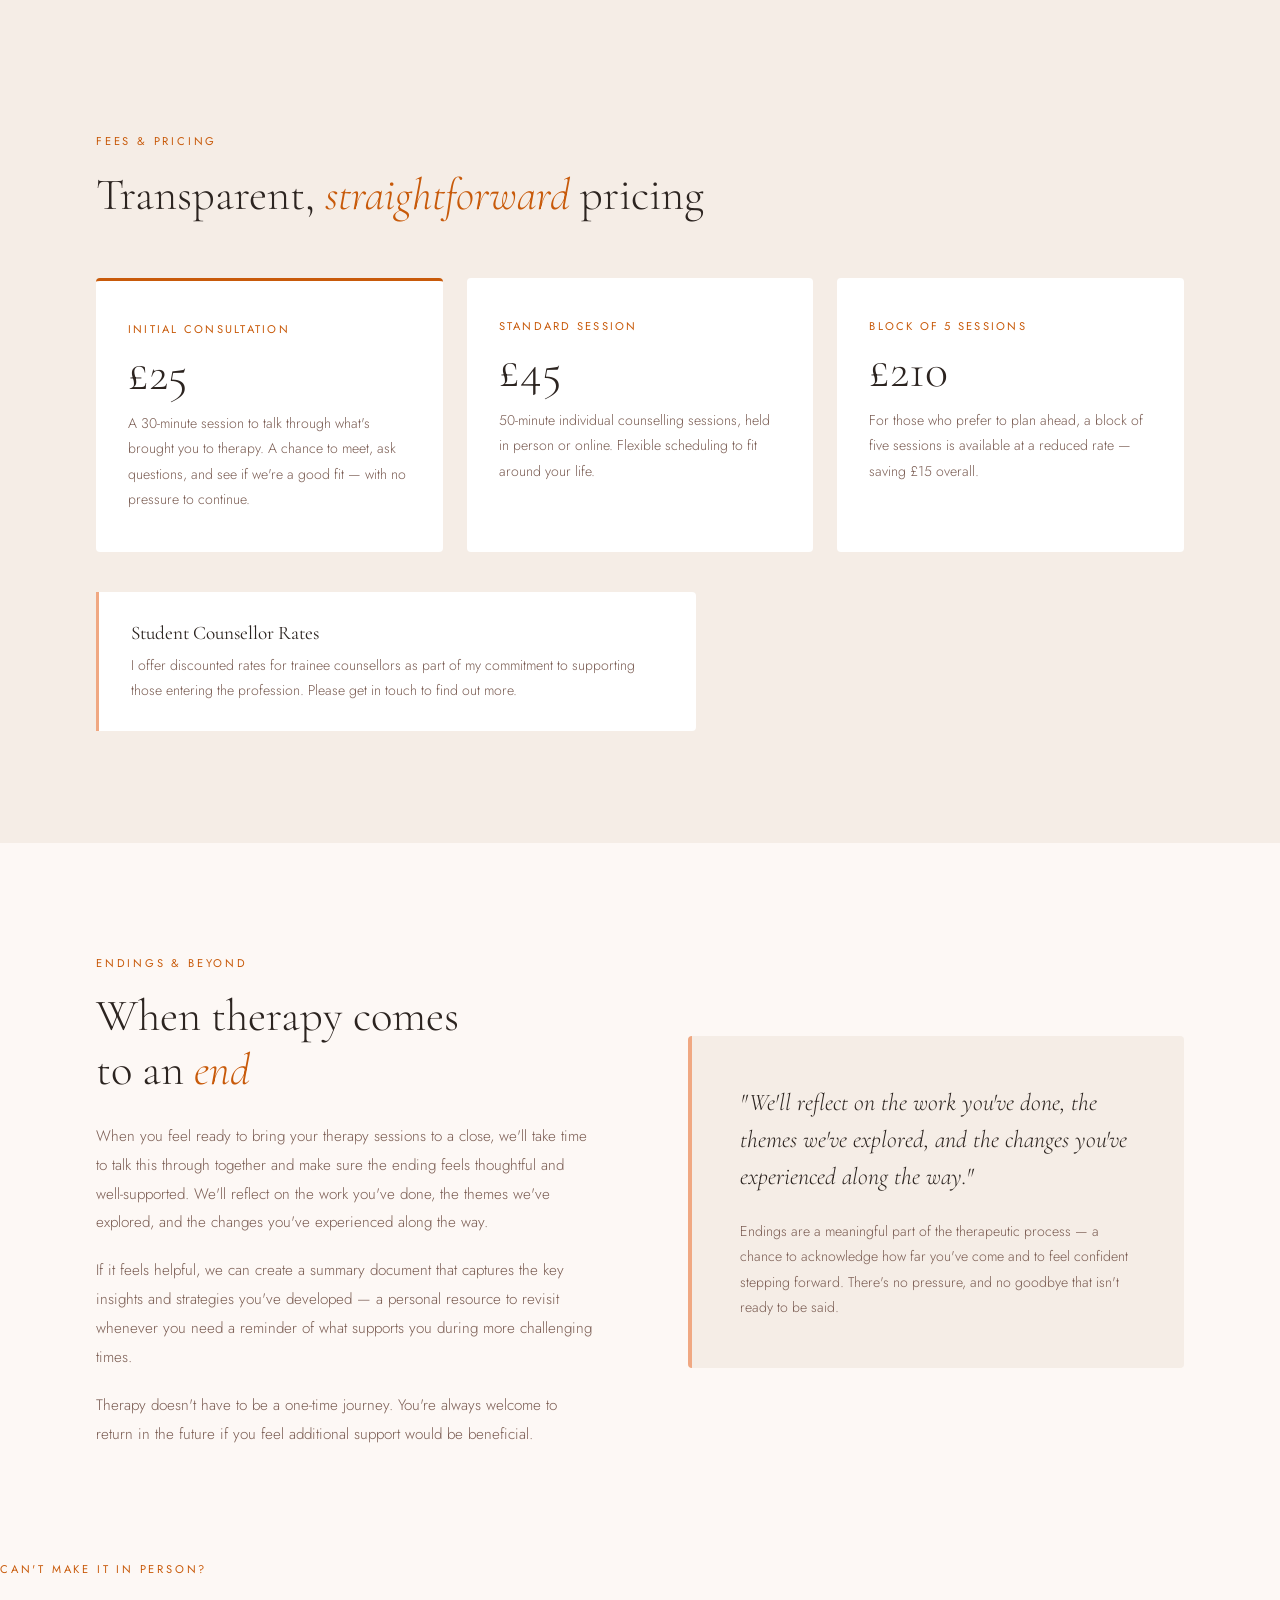
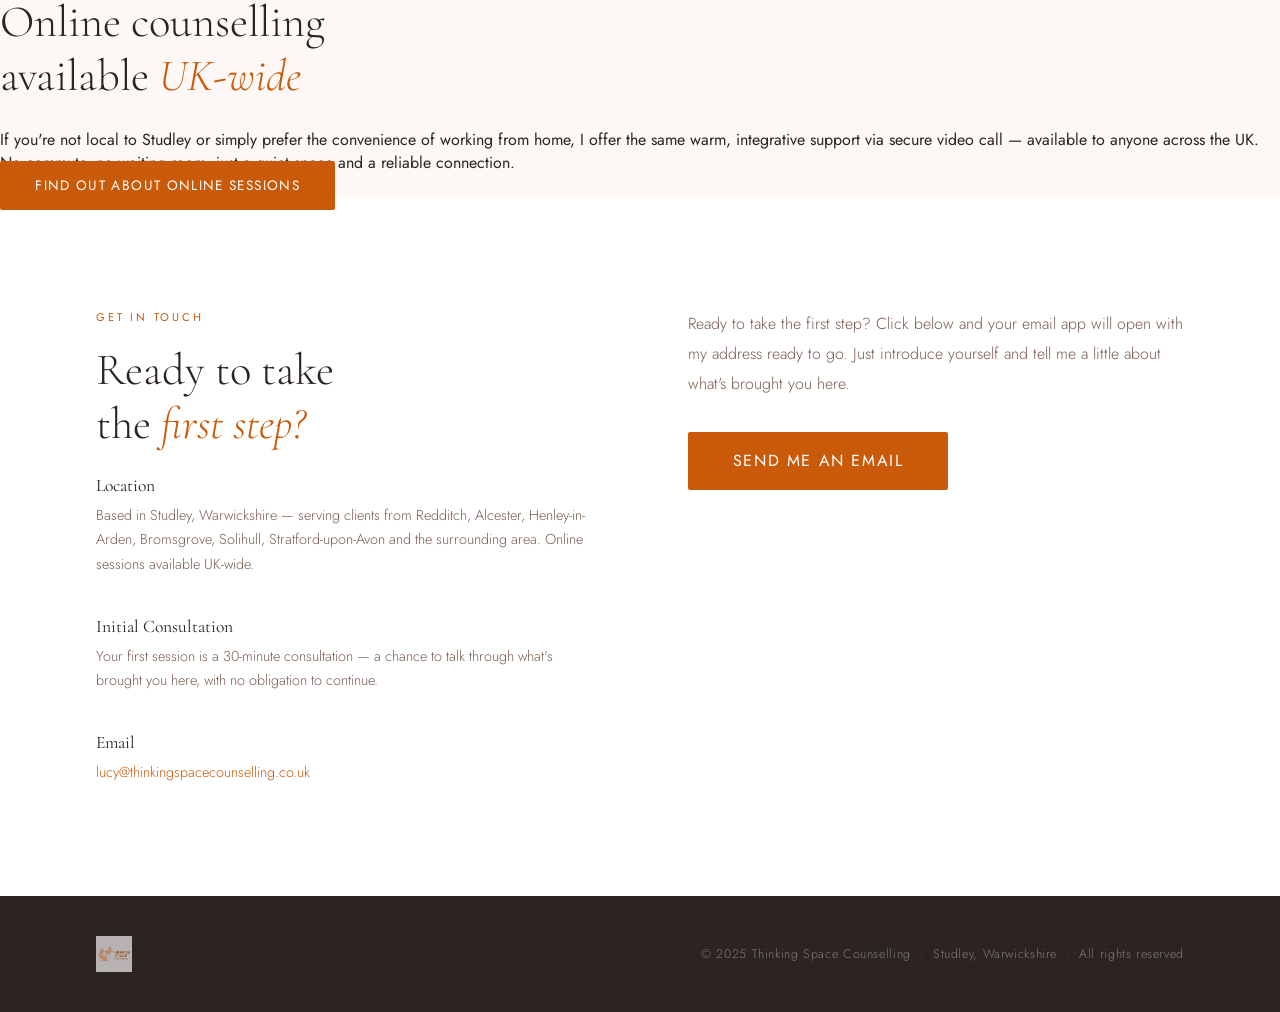
==== commit 75b70190: "Add files via upload" ====
--- a/index.html
+++ b/index.html
@@ -16,10 +16,10 @@
     </div>
     <ul class="nav-links">
       <li><a href="#about">About</a></li>
+      <li><a href="#approach">Approach</a></li>
       <li><a href="#sessions">Sessions</a></li>
-      <li><a href="#approach">Approach</a></li>
-      <li><a href="#ending">Ending Therapy</a></li>
       <li><a href="#fees">Fees</a></li>
+      <li><a href="online-counselling.html">Online Sessions</a></li>
       <li><a href="#contact" class="nav-cta">Get in Touch</a></li>
     </ul>
   </nav>
@@ -27,7 +27,7 @@
   <!-- HERO -->
   <section class="hero">
     <div class="hero-left">
-      <p class="hero-eyebrow">Counselling in Studley, Warwickshire</p>
+      <p class="hero-eyebrow">Counselling in Studley &amp; across Warwickshire</p>
       <h1 class="hero-headline">
         A safe space to<br/>
         <em>think, feel</em> and<br/>
@@ -57,7 +57,7 @@
     <div class="ticker-track">
       <span>Confidential &amp; Non-Judgemental</span>
       <span>Integrative Approach</span>
-      <span>Based in Studley, Warwickshire</span>
+      <span>Studley &bull; Redditch &bull; Alcester &bull; Bromsgrove</span>
       <span>Flexible Appointment Times</span>
       <span>Face to Face &amp; Online Sessions</span>
       <span>Qualified &amp; Insured Counsellor</span>
@@ -72,7 +72,7 @@
       <!-- duplicate for seamless loop -->
       <span>Confidential &amp; Non-Judgemental</span>
       <span>Integrative Approach</span>
-      <span>Based in Studley, Warwickshire</span>
+      <span>Studley &bull; Redditch &bull; Alcester &bull; Bromsgrove</span>
       <span>Flexible Appointment Times</span>
       <span>Face to Face &amp; Online Sessions</span>
       <span>Qualified &amp; Insured Counsellor</span>
@@ -87,8 +87,8 @@
     </div>
   </div>
 
-  <!-- LUCY INTRO -->
-  <section class="lucy-intro">
+  <!-- ABOUT / MEET LUCY (merged) -->
+  <section class="lucy-intro" id="about">
     <div class="lucy-image-wrap">
       <img src="lucy.jpg" alt="Lucy, counsellor at Thinking Space Counselling" />
     </div>
@@ -96,87 +96,27 @@
       <p class="section-label">Meet Lucy</p>
       <h2 class="section-heading">A warm welcome<br/>from <em>your counsellor</em></h2>
       <p>
-        I'm Lucy — a qualified, insured counsellor based in Studley, Warwickshire. I believe
-        that everyone deserves a space to be truly heard. Whatever has brought you here,
-        I'm glad you've taken this step.
-      </p>
-    </div>
-  </section>
-
-  <!-- ABOUT -->
-  <section class="about" id="about">
-    <div class="about-left fade-in">
-      <p class="section-label">About Lucy</p>
-      <h2 class="section-heading">Counselling that puts<br/><em>you</em> at the centre</h2>
-      <div class="about-body">
-        <p>
-          I'm Lucy — a mum to two wonderful daughters and three equally wonderful cats.
-          My path into the mental health field began many years ago, shaped by watching people
-          I care about struggle and realising just how limited support can be when it's most needed.
-          That experience sparked a passion in me to be part of the solution.
-        </p>
-        <p>
-          I've worked with both adults and children and young people across a range of settings,
-          including supported living, specialist education environments, charities, and children's
-          services. These varied roles have given me a deep understanding of the different ways
-          people experience challenges, and the many routes we can take toward healing and growth.
-        </p>
-        <p>
-          Outside of the therapy room, you'll usually find me out on a walk, enjoying good food,
-          getting lost in a book, or spending time with my lovely family.
-        </p>
-      </div>
-    </div>
-    <div class="about-right fade-in">
-      <div class="about-card">
-        <h3>A space that's truly yours</h3>
-        <p>Sessions are tailored entirely to your pace, your needs, and your goals. There's no agenda other than yours — no rush, no judgement.</p>
-      </div>
-      <div class="about-card">
-        <h3>Broad experience, deep empathy</h3>
-        <p>From supported living to specialist education and children's services, Lucy's work spans many settings — giving her a rich understanding of human experience.</p>
-      </div>
-      <div class="about-card">
-        <h3>Qualified &amp; fully insured</h3>
-        <p>Lucy is a qualified, insured counsellor offering individual sessions to adults in a warm, confidential setting in Studley, Warwickshire.</p>
-      </div>
-    </div>
-  </section>
-
-  <!-- WHAT TO EXPECT FROM YOUR SESSIONS -->
-  <section class="sessions" id="sessions">
-    <div class="sessions-header fade-in">
-      <p class="section-label">Your Journey</p>
-      <h2 class="section-heading">What to expect from<br/><em>your sessions</em></h2>
-    </div>
-    <div class="sessions-grid">
-      <div class="session-step fade-in">
-        <div class="step-num">01</div>
-        <h3>The Initial Consultation</h3>
-        <p>
-          Your journey begins with a 30-minute consultation. This first meeting gives us space
-          to talk about what has brought you to therapy and the challenges you're currently facing.
-          We'll explore some of the experiences that may have contributed to how you're feeling today.
-        </p>
-      </div>
-      <div class="session-step fade-in">
-        <div class="step-num">02</div>
-        <h3>Understanding Your Patterns</h3>
-        <p>
-          Together, we'll start to understand the patterns that might be keeping things stuck.
-          We'll also look at the resources and strengths you already have — your support network,
-          personal qualities, and anything else that can help you move forward.
-        </p>
-      </div>
-      <div class="session-step fade-in">
-        <div class="step-num">03</div>
-        <h3>A Collaborative Formulation</h3>
-        <p>
-          From our conversations, we'll create a collaborative formulation — a shared, working
-          document that helps us make sense of your difficulties, guides the direction of therapy,
-          and helps us set meaningful goals so you get the most from your sessions.
-        </p>
-      </div>
+        I'm Lucy — a qualified, insured counsellor based in Studley, Warwickshire,
+        working with clients from across the area including Redditch, Alcester,
+        Henley-in-Arden, Bromsgrove and beyond. I believe that everyone deserves
+        a space to be truly heard. Whatever has brought you here, I'm glad
+        you've taken this step.
+      </p>
+      <p>
+        My path into the mental health field began many years ago, shaped by watching
+        people I care about struggle and realising just how limited support can be when
+        it's most needed. That experience sparked a passion in me to be part of the solution.
+      </p>
+      <p>
+        I've worked with both adults and children and young people across a range of settings,
+        including supported living, specialist education environments, charities, and children's
+        services. These varied roles have given me a deep understanding of the different ways
+        people experience challenges, and the many routes we can take toward healing and growth.
+      </p>
+      <p>
+        Outside of the therapy room, you'll usually find me out on a walk, enjoying good food,
+        getting lost in a book, or spending time with my lovely family.
+      </p>
     </div>
   </section>
 
@@ -207,28 +147,28 @@
     </div>
     <div class="approach-right fade-in">
       <div class="approach-item">
-        <span class="approach-num">①</span>
+        <span class="approach-num">&#9312;</span>
         <div>
           <h4>Warm &amp; Non-Judgemental</h4>
-          <p>The sessions offer you a space where you can speak freely. You can speak freely, knowing you will always be met with compassion and respect.</p>
+          <p>The sessions offer you a space where you can speak freely, knowing you will always be met with compassion and respect.</p>
         </div>
       </div>
       <div class="approach-item">
-        <span class="approach-num">②</span>
+        <span class="approach-num">&#9313;</span>
         <div>
           <h4>Tailored to You</h4>
           <p>No two people are the same. The pace, focus, and methods of each session are shaped entirely around your unique needs and circumstances.</p>
         </div>
       </div>
       <div class="approach-item">
-        <span class="approach-num">③</span>
+        <span class="approach-num">&#9314;</span>
         <div>
           <h4>Rooted in Your Strengths</h4>
           <p>As well as exploring difficulties, we identify and build on the resources and resilience you already carry — often more than you realise.</p>
         </div>
       </div>
       <div class="approach-item">
-        <span class="approach-num">④</span>
+        <span class="approach-num">&#9315;</span>
         <div>
           <h4>Collaborative &amp; Goal-Oriented</h4>
           <p>We'll set meaningful goals together and track your progress, ensuring therapy remains relevant and effective at every stage of your journey.</p>
@@ -237,7 +177,75 @@
     </div>
   </section>
 
-  <!-- WHEN THERAPY COMES TO AN END -->
+  <!-- SESSIONS -->
+  <section class="sessions" id="sessions">
+    <div class="sessions-header fade-in">
+      <p class="section-label">Your Journey</p>
+      <h2 class="section-heading">What to expect from<br/><em>your sessions</em></h2>
+    </div>
+    <div class="sessions-grid">
+      <div class="session-step fade-in">
+        <div class="step-num">01</div>
+        <h3>The Initial Consultation</h3>
+        <p>
+          Your journey begins with a 30-minute consultation. This first meeting gives us space
+          to talk about what has brought you to therapy and the challenges you're currently facing.
+          We'll explore some of the experiences that may have contributed to how you're feeling today.
+        </p>
+      </div>
+      <div class="session-step fade-in">
+        <div class="step-num">02</div>
+        <h3>Understanding Your Patterns</h3>
+        <p>
+          Together, we'll start to understand the patterns that might be keeping things stuck.
+          We'll also look at the resources and strengths you already have — your support network,
+          personal qualities, and anything else that can help you move forward.
+        </p>
+      </div>
+      <div class="session-step fade-in">
+        <div class="step-num">03</div>
+        <h3>A Collaborative Formulation</h3>
+        <p>
+          From our conversations, we'll create a collaborative formulation — a shared, working
+          document that helps us make sense of your difficulties, guides the direction of therapy,
+          and helps us set meaningful goals so you get the most from your sessions.
+        </p>
+      </div>
+    </div>
+  </section>
+
+  <!-- FEES -->
+  <section class="fees" id="fees">
+    <div class="fees-header fade-in">
+      <p class="section-label">Fees &amp; Pricing</p>
+      <h2 class="section-heading">Transparent, <em>straightforward</em> pricing</h2>
+    </div>
+    <div class="fees-grid fade-in">
+      <div class="fee-card fee-card--highlight">
+        <p class="fee-label">Initial Consultation</p>
+        <p class="fee-price">£25</p>
+        <p class="fee-desc">A 30-minute session to talk through what's brought you to therapy. A chance to meet, ask questions, and see if we're a good fit — with no pressure to continue.</p>
+      </div>
+      <div class="fee-card">
+        <p class="fee-label">Standard Session</p>
+        <p class="fee-price">£45</p>
+        <p class="fee-desc">50-minute individual counselling sessions, held in person or online. Flexible scheduling to fit around your life.</p>
+      </div>
+      <div class="fee-card">
+        <p class="fee-label">Block of 5 Sessions</p>
+        <p class="fee-price">£210</p>
+        <p class="fee-desc">For those who prefer to plan ahead, a block of five sessions is available at a reduced rate — saving £15 overall.</p>
+      </div>
+    </div>
+    <div class="fees-footer fade-in">
+      <div class="fee-note">
+        <h4>Student Counsellor Rates</h4>
+        <p>I offer discounted rates for trainee counsellors as part of my commitment to supporting those entering the profession. Please get in touch to find out more.</p>
+      </div>
+    </div>
+  </section>
+
+  <!-- ENDING -->
   <section class="ending" id="ending">
     <div class="ending-left fade-in">
       <p class="section-label">Endings &amp; Beyond</p>
@@ -251,8 +259,8 @@
         </p>
         <p>
           If it feels helpful, we can create a summary document that captures the key insights
-          and strategies you've developed. This can serve as a personal resource to revisit
-          whenever you need a reminder of what supports you during more challenging times.
+          and strategies you've developed — a personal resource to revisit whenever you need
+          a reminder of what supports you during more challenging times.
         </p>
         <p>
           Therapy doesn't have to be a one-time journey. You're always welcome to return in
@@ -273,36 +281,16 @@
     </div>
   </section>
 
-
-  <!-- FEES -->
-  <section class="fees" id="fees">
-    <div class="fees-header fade-in">
-      <p class="section-label">Fees &amp; Pricing</p>
-      <h2 class="section-heading">Transparent, <em>straightforward</em> pricing</h2>
-    </div>
-    <div class="fees-grid fade-in">
-      <div class="fee-card fee-card--highlight">
-        <p class="fee-label">Initial Consultation</p>
-        <p class="fee-price">£25</p>
-        <p class="fee-desc">A 30-minute face-to-face session to talk through what's brought you to therapy. A chance to meet, ask questions, and see if we're a good fit — with no pressure to continue.</p>
-      </div>
-      <div class="fee-card">
-        <p class="fee-label">Standard Session</p>
-        <p class="fee-price">£45</p>
-        <p class="fee-desc">50-minute individual counselling sessions, held in person or online. Flexible scheduling to fit around your life.</p>
-      </div>
-      <div class="fee-card">
-        <p class="fee-label">Block of 5 Sessions</p>
-        <p class="fee-price">£210</p>
-        <p class="fee-desc">For those who prefer to plan ahead, a block of five sessions is available at a reduced rate — saving £15 overall.</p>
-      </div>
-    </div>
-    <div class="fees-footer fade-in">
-      <div class="fee-note">
-        <h4>Student Counsellor Rates</h4>
-        <p>I offer discounted rates for trainee counsellors as part of my commitment to supporting those entering the profession. Please get in touch to find out more.</p>
-      </div>
-    </div>
+  <!-- ONLINE NUDGE -->
+  <section class="local-nudge fade-in">
+    <p class="section-label">Can't Make It In Person?</p>
+    <h2 class="section-heading">Online counselling<br/>available <em>UK-wide</em></h2>
+    <p class="nudge-body">
+      If you're not local to Studley or simply prefer the convenience of working from home,
+      I offer the same warm, integrative support via secure video call — available to anyone
+      across the UK. No commute, no waiting room, just a quiet space and a reliable connection.
+    </p>
+    <a href="online-counselling.html" class="btn-primary">Find out about online sessions</a>
   </section>
 
   <!-- CONTACT -->
@@ -313,7 +301,7 @@
       <div class="contact-info">
         <div class="contact-detail">
           <h4>Location</h4>
-          <p>Studley, Warwickshire<br/>Sessions available in person and online.</p>
+          <p>Based in Studley, Warwickshire — serving clients from Redditch, Alcester, Henley-in-Arden, Bromsgrove, Solihull, Stratford-upon-Avon and the surrounding area. Online sessions available UK-wide.</p>
         </div>
         <div class="contact-detail">
           <h4>Initial Consultation</h4>
@@ -336,7 +324,7 @@
   <!-- FOOTER -->
   <footer>
     <img src="1000551404.jpg" alt="Thinking Space Counselling" />
-    <p>© 2025 Thinking Space Counselling &nbsp;·&nbsp; Studley, Warwickshire &nbsp;·&nbsp; All rights reserved</p>
+    <p>&copy; 2025 Thinking Space Counselling &nbsp;&middot;&nbsp; Studley, Warwickshire &nbsp;&middot;&nbsp; All rights reserved</p>
   </footer>
 
   <!-- FADE-IN OBSERVER -->
@@ -356,3 +344,6 @@
     const btnEl = document.getElementById('mailto-btn');
     if (btnEl) { btnEl.href = 'mailto:' + _u + '@' + _d + '?subject=Thinking%20Space%20Counselling%20Enquiry'; }
   </script>
+
+</body>
+</html>
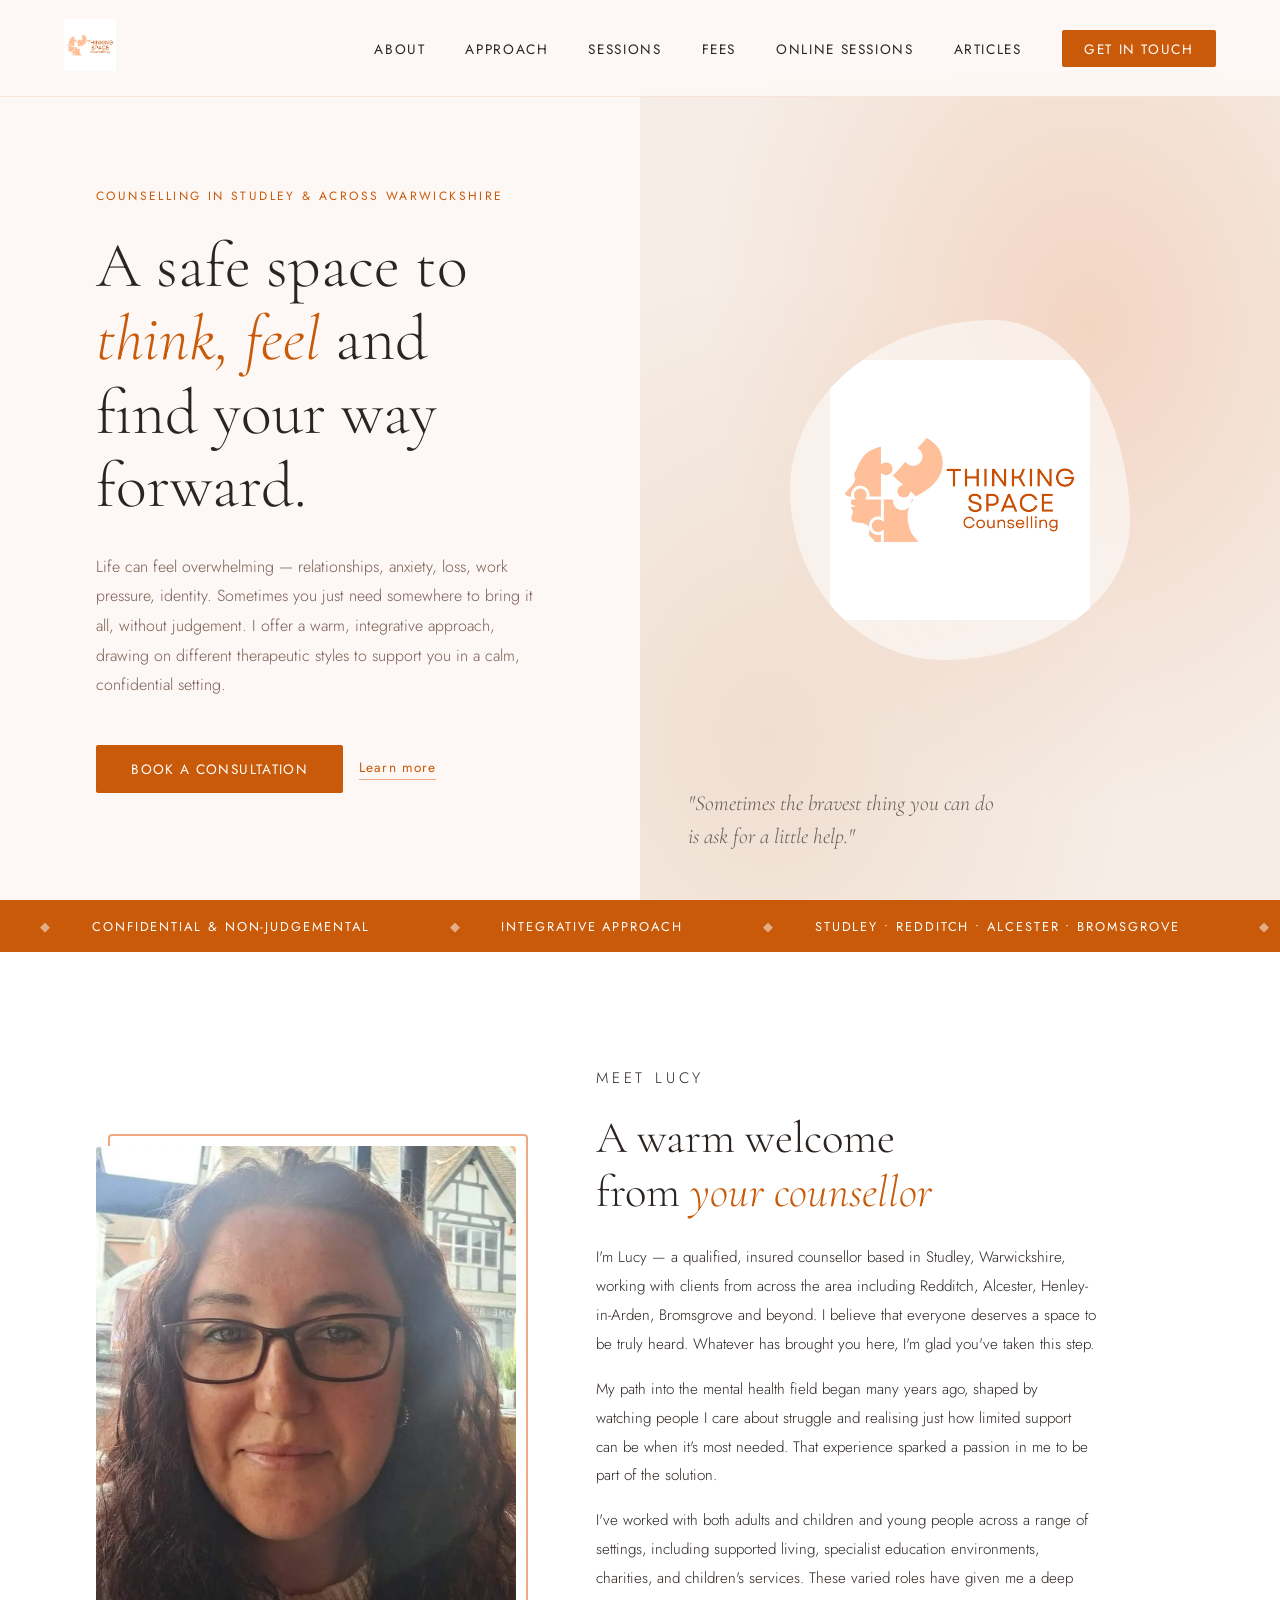
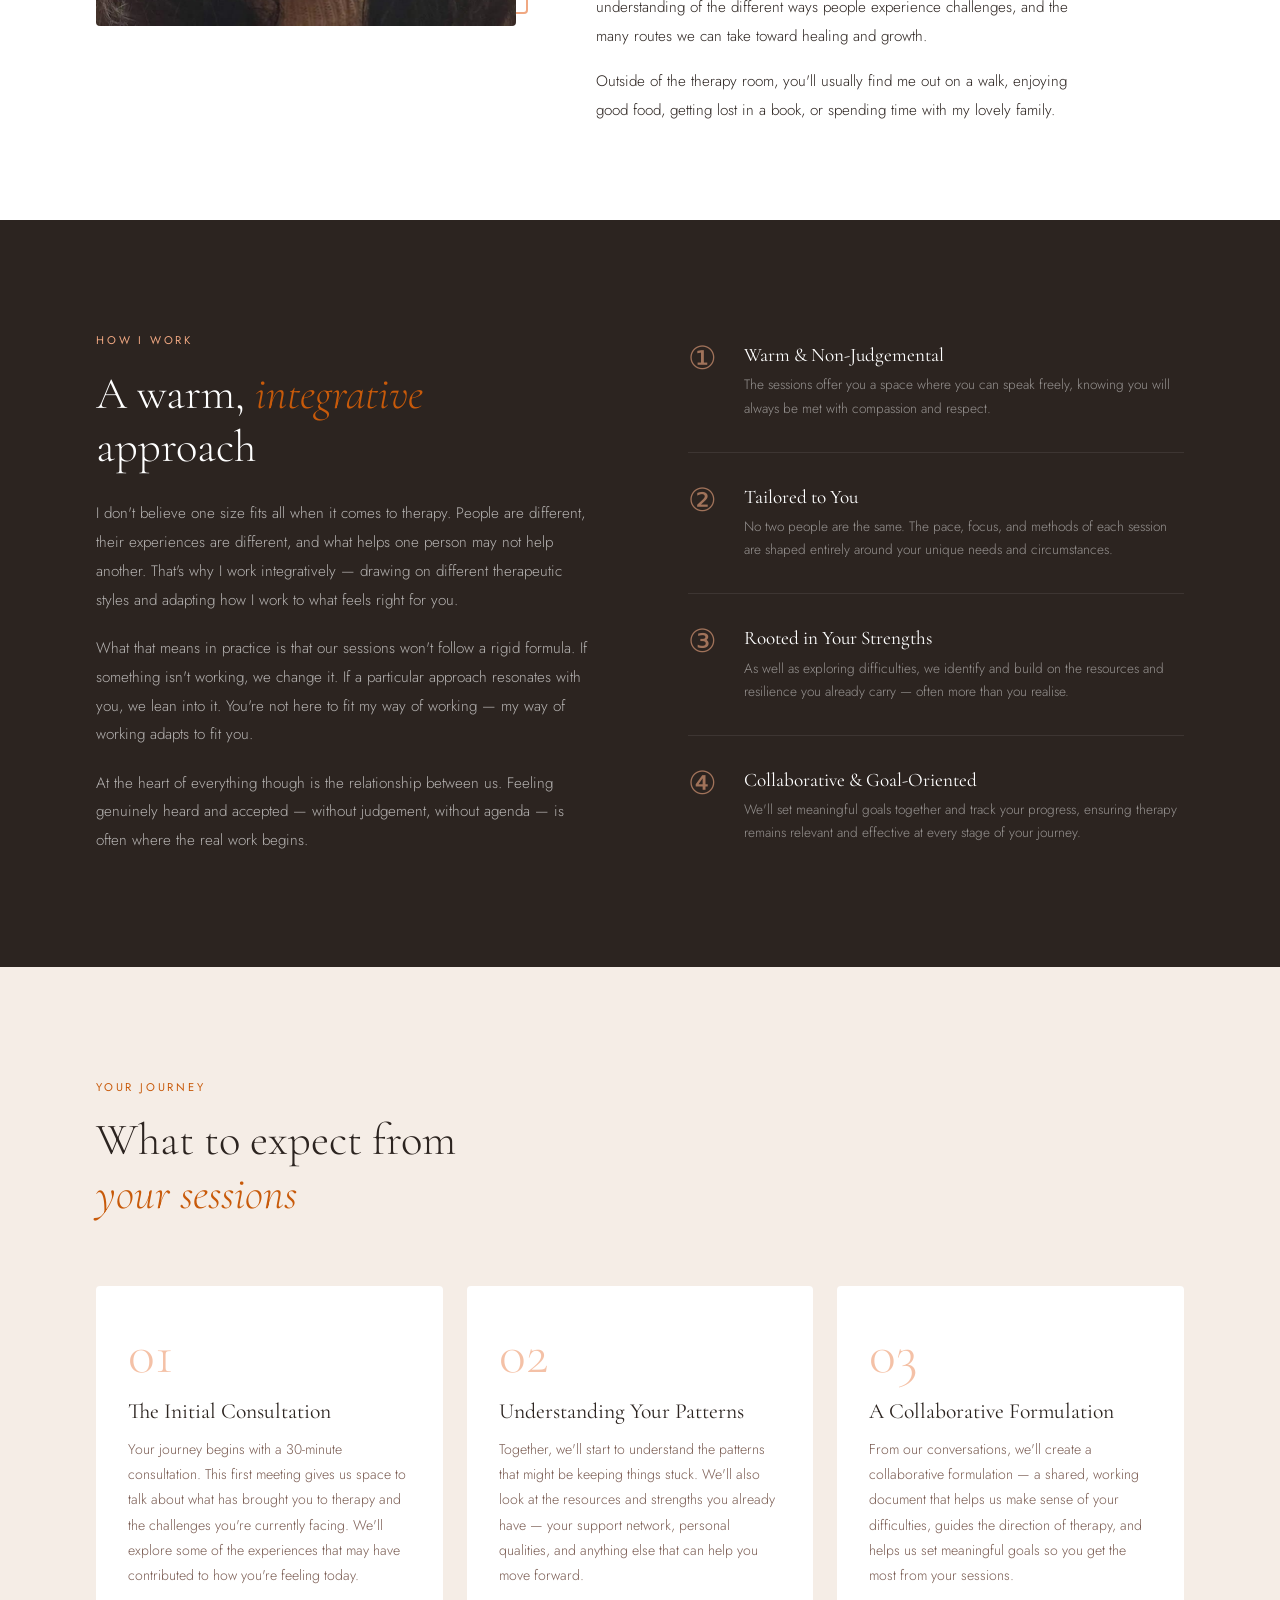
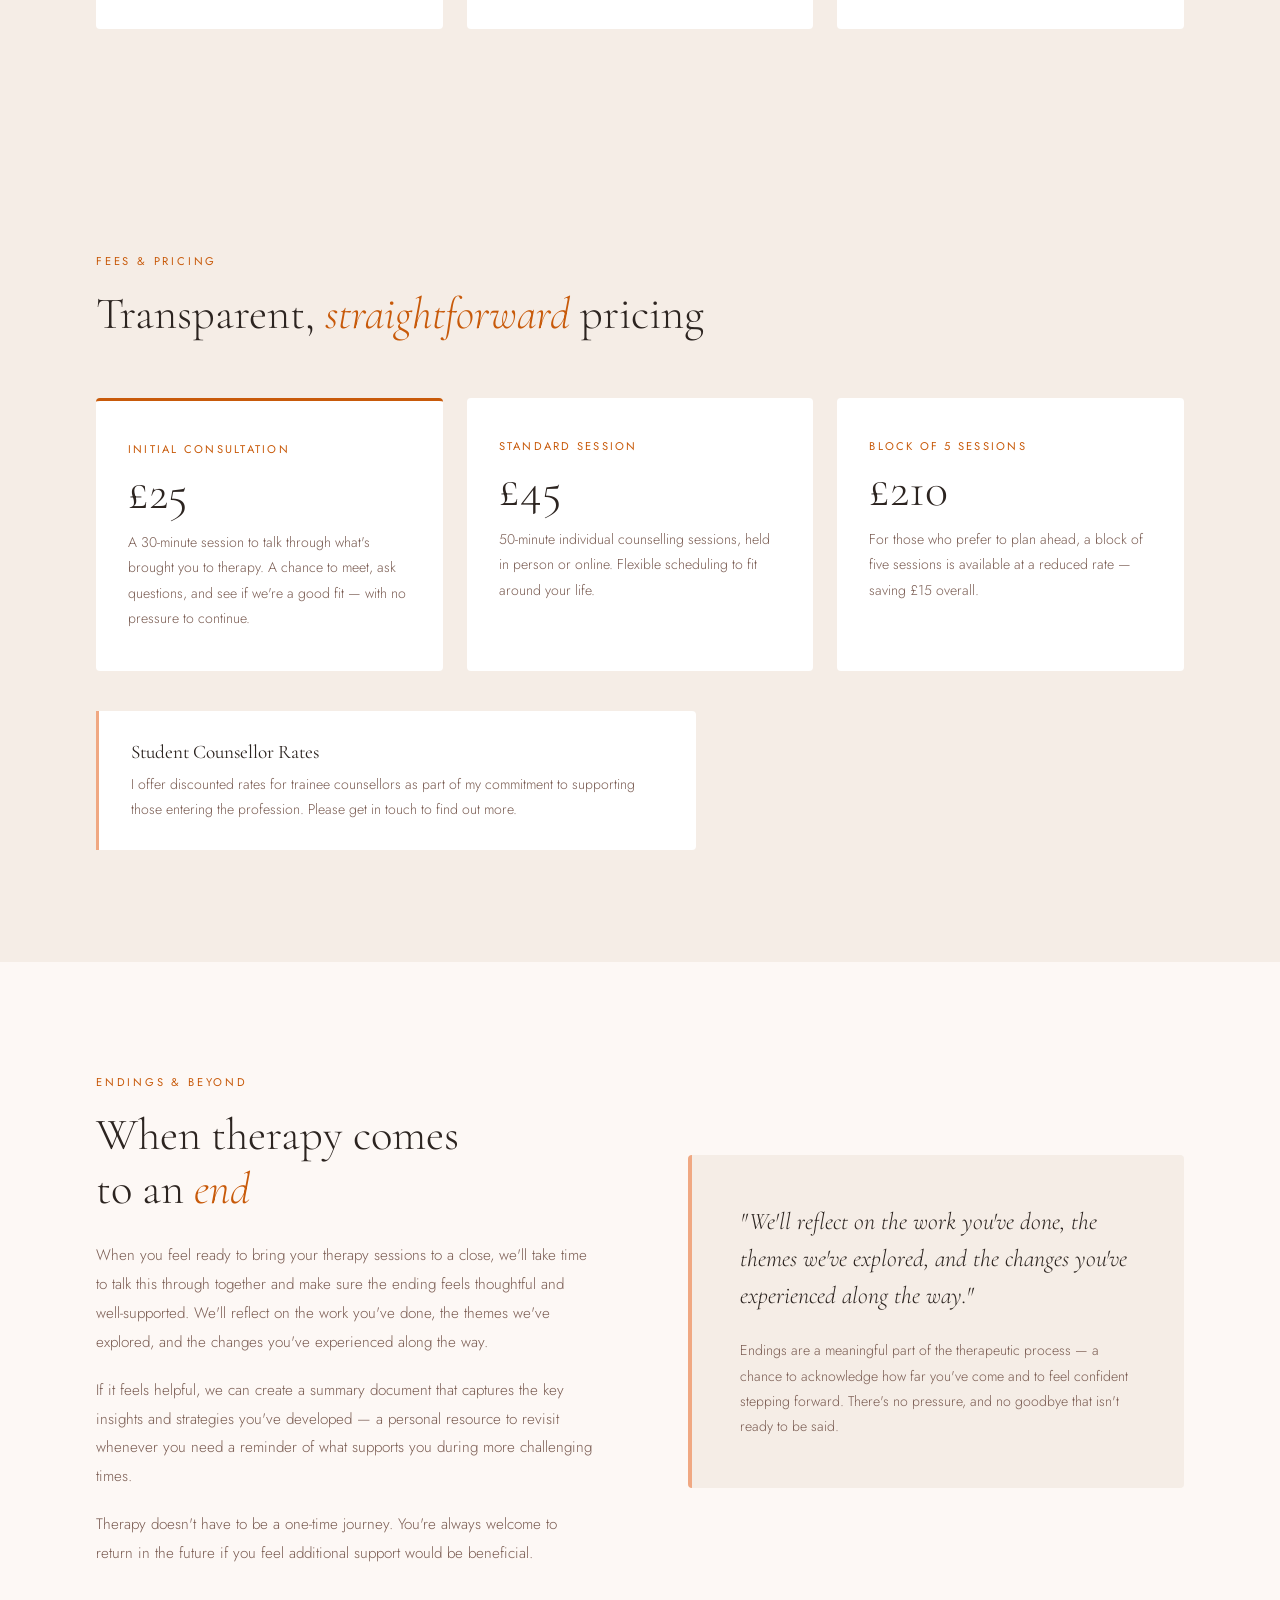
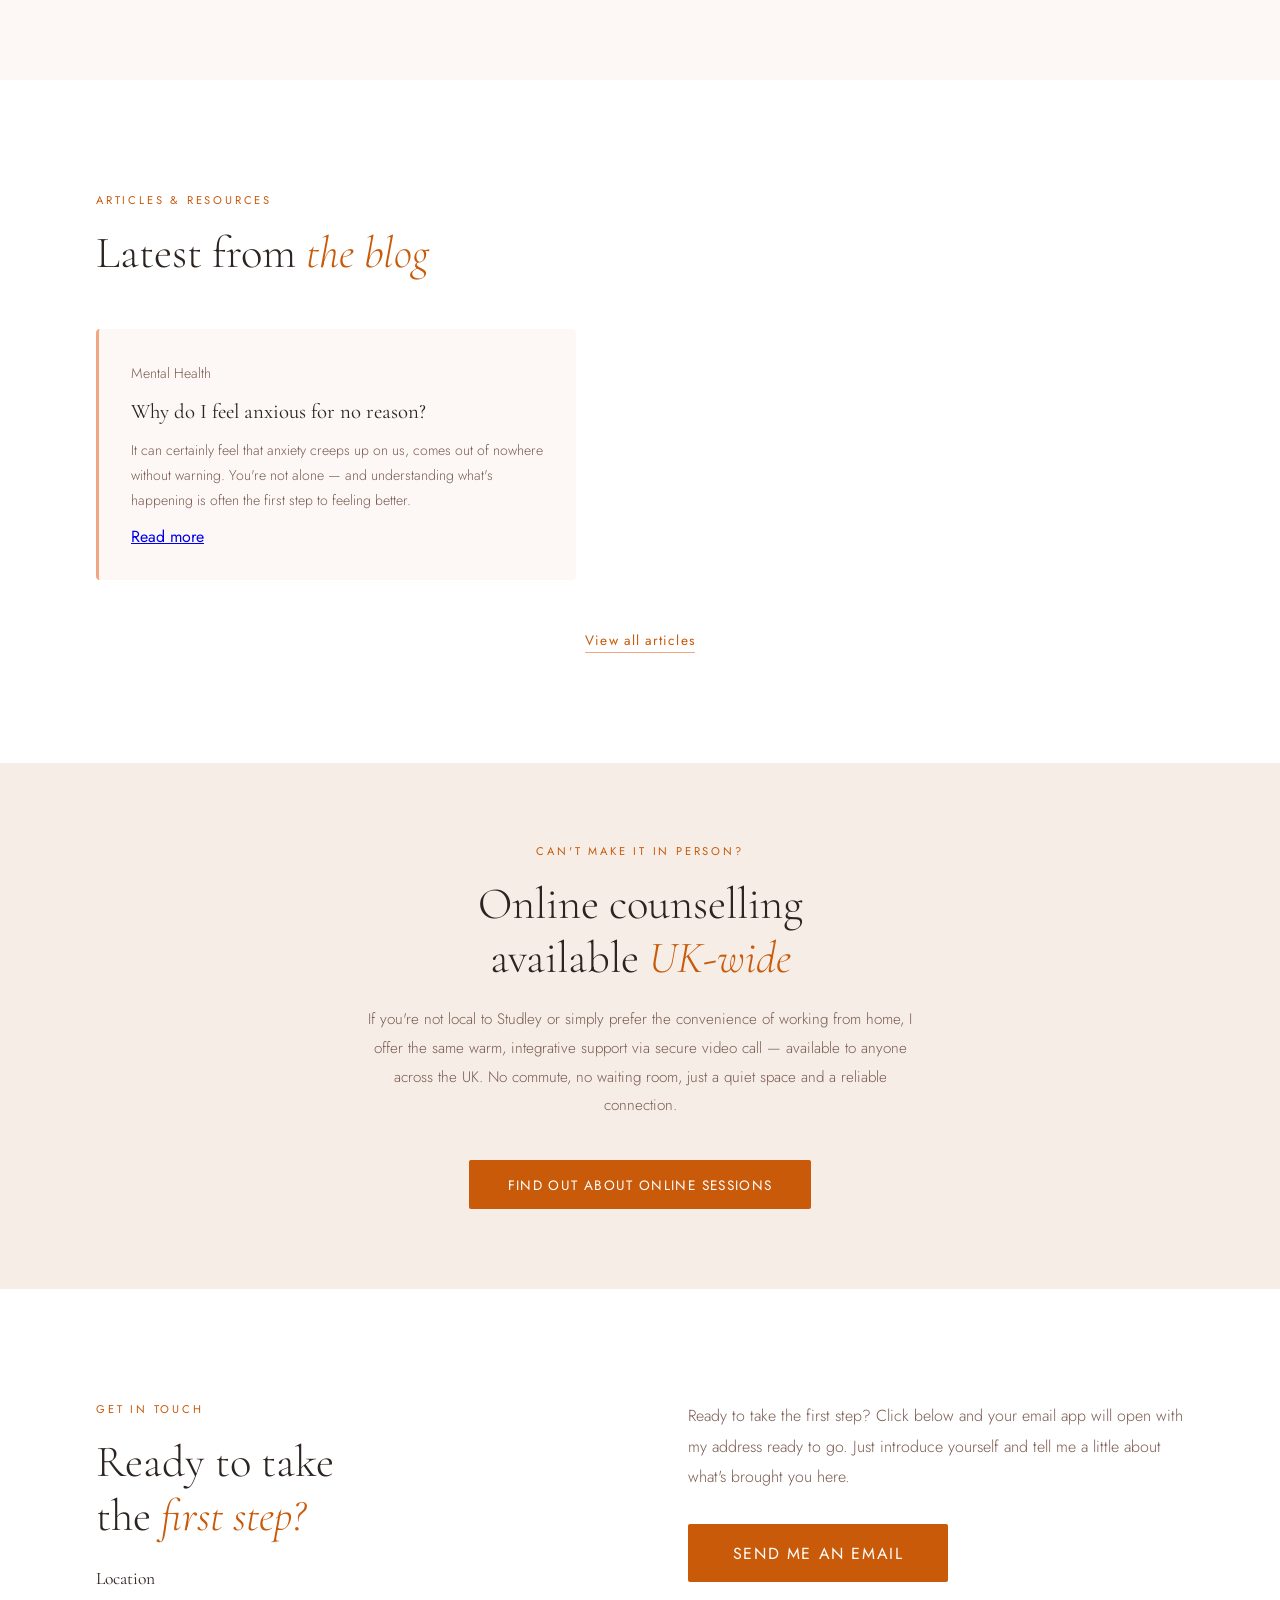
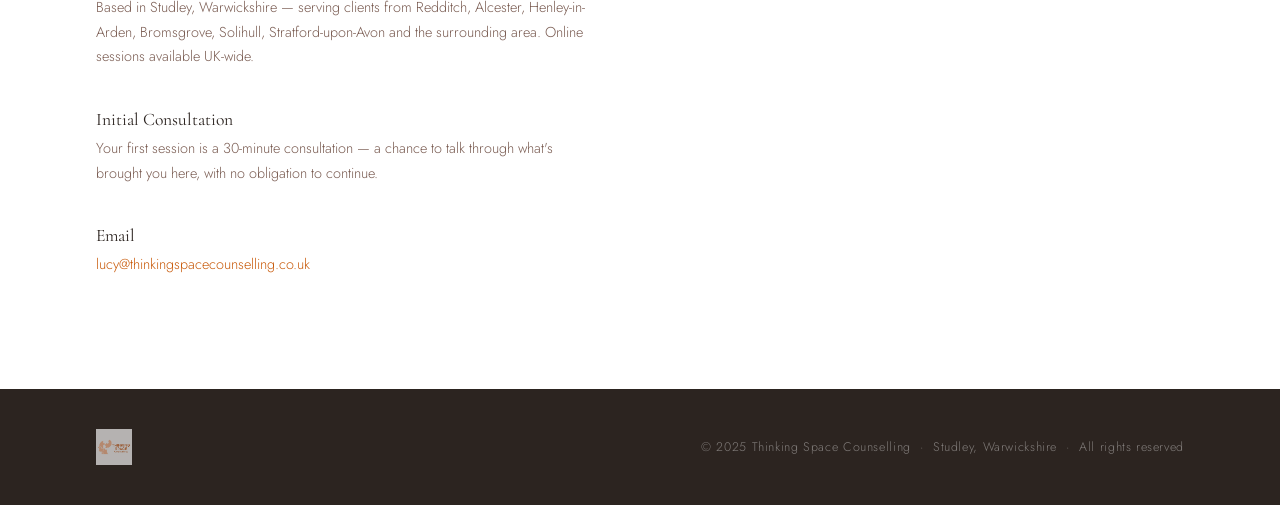
==== commit 8809c7e3: "Add files via upload" ====
--- a/index.html
+++ b/index.html
@@ -6,6 +6,12 @@
   <title>Thinking Space Counselling | Studley, Warwickshire</title>
   <link href="https://fonts.googleapis.com/css2?family=Cormorant+Garamond:ital,wght@0,300;0,400;0,600;1,300;1,400&family=Jost:wght@300;400;500&display=swap" rel="stylesheet"/>
   <link rel="stylesheet" href="styles.css"/>
+  <meta name="description" content="Warm, integrative counselling in Studley, Warwickshire. Qualified, insured therapist offering face to face and online sessions. Anxiety, relationships, grief, self-worth and more. Book a free initial consultation." />
+  <link rel="sitemap" type="application/xml" href="sitemap.xml">
+  <link rel="icon" type="image/x-icon" href="favicon.ico">
+  <link rel="apple-touch-icon" sizes="180x180" href="apple-touch-icon.png">
+  <link rel="icon" type="image/png" sizes="32x32" href="favicon-32x32.png">
+  <link rel="icon" type="image/png" sizes="16x16" href="favicon-16x16.png">
 </head>
 <body>
 
@@ -20,9 +26,24 @@
       <li><a href="#sessions">Sessions</a></li>
       <li><a href="#fees">Fees</a></li>
       <li><a href="online-counselling.html">Online Sessions</a></li>
+      <li><a href="blog.html">Articles</a></li>
       <li><a href="#contact" class="nav-cta">Get in Touch</a></li>
     </ul>
+    <button class="nav-hamburger" onclick="document.getElementById('mobileNav').classList.add('open')" aria-label="Open menu">
+      <span></span><span></span><span></span>
+    </button>
   </nav>
+  <!-- MOBILE NAV -->
+  <div class="nav-mobile" id="mobileNav">
+    <button class="nav-mobile-close" onclick="document.getElementById('mobileNav').classList.remove('open')" aria-label="Close menu">&times;</button>
+    <a href="#about" onclick="document.getElementById('mobileNav').classList.remove('open')">About</a>
+    <a href="#approach" onclick="document.getElementById('mobileNav').classList.remove('open')">Approach</a>
+    <a href="#sessions" onclick="document.getElementById('mobileNav').classList.remove('open')">Sessions</a>
+    <a href="#fees" onclick="document.getElementById('mobileNav').classList.remove('open')">Fees</a>
+    <a href="online-counselling.html">Online Sessions</a>
+    <a href="blog.html">Articles</a>
+    <a href="#contact" class="nav-cta" onclick="document.getElementById('mobileNav').classList.remove('open')">Get in Touch</a>
+  </div>
 
   <!-- HERO -->
   <section class="hero">
@@ -281,6 +302,20 @@
     </div>
   </section>
 
+  <!-- LATEST ARTICLES -->
+  <section class="latest-posts" id="articles">
+    <div class="latest-posts-header fade-in">
+      <p class="section-label">Articles &amp; Resources</p>
+      <h2 class="section-heading">Latest from <em>the blog</em></h2>
+    </div>
+    <div class="latest-posts-grid" id="latest-posts-grid">
+      <!-- populated by JS -->
+    </div>
+    <div class="latest-posts-footer fade-in">
+      <a href="blog.html" class="btn-secondary">View all articles</a>
+    </div>
+  </section>
+
   <!-- ONLINE NUDGE -->
   <section class="local-nudge fade-in">
     <p class="section-label">Can't Make It In Person?</p>
@@ -345,5 +380,28 @@
     if (btnEl) { btnEl.href = 'mailto:' + _u + '@' + _d + '?subject=Thinking%20Space%20Counselling%20Enquiry'; }
   </script>
 
+
+  <!-- LATEST POSTS -->
+  <script>
+    fetch('posts.json')
+      .then(r => r.json())
+      .then(posts => {
+        const grid = document.getElementById('latest-posts-grid');
+        if (!grid || !posts || !posts.length) return;
+        posts.sort((a, b) => new Date(b.date) - new Date(a.date));
+        const top = posts.slice(0, 3);
+        const count = top.length;
+        grid.className = 'latest-posts-grid cols-' + count;
+        grid.innerHTML = top.map(p => `
+          <article class="latest-post-card">
+            <p class="blog-category">${p.category}</p>
+            <h3>${p.title}</h3>
+            <p>${p.excerpt}</p>
+            <a href="posts/${p.slug}.html" class="blog-read-more">Read more</a>
+          </article>
+        `).join('');
+      })
+      .catch(() => {});
+  </script>
 </body>
 </html>
--- a/styles.css
+++ b/styles.css
@@ -247,19 +247,19 @@
   width: 100%;
   height: 480px;
   object-fit: cover;
-  object-position: center top;
+  object-position: center 20%;
   border-radius: 4px;
   display: block;
 }
 .lucy-intro-text {
   max-width: 500px;
 }
-.lucy-intro-text p:last-child {
-  font-size: 1rem;
+.lucy-intro-text p {
+  font-size: 0.95rem;
   font-weight: 300;
   line-height: 1.9;
-  color: var(--mid);
-  margin-top: 0.5rem;
+  color: var(--charcoal);
+  margin-top: 1rem;
 }
 
 /* ── ABOUT ── */
@@ -452,10 +452,12 @@
 .latest-posts-header { margin-bottom: 3rem; }
 .latest-posts-grid {
   display: grid;
-  grid-template-columns: repeat(3, 1fr);
   gap: 2rem;
   margin-bottom: 3rem;
 }
+.latest-posts-grid.cols-1 { grid-template-columns: 1fr; max-width: 480px; }
+.latest-posts-grid.cols-2 { grid-template-columns: repeat(2, 1fr); }
+.latest-posts-grid.cols-3 { grid-template-columns: repeat(3, 1fr); }
 .latest-post-card {
   background: var(--cream);
   padding: 2rem;
@@ -562,27 +564,90 @@
   transform: translateY(0);
 }
 
+/* ── HAMBURGER NAV ── */
+.nav-hamburger {
+  display: none;
+  flex-direction: column;
+  gap: 5px;
+  cursor: pointer;
+  padding: 0.4rem;
+  background: none;
+  border: none;
+}
+.nav-hamburger span {
+  display: block;
+  width: 24px;
+  height: 2px;
+  background: var(--charcoal);
+  border-radius: 2px;
+  transition: all 0.3s;
+}
+.nav-mobile {
+  display: none;
+  position: fixed;
+  top: 0; left: 0; right: 0; bottom: 0;
+  background: var(--cream);
+  z-index: 99;
+  flex-direction: column;
+  align-items: center;
+  justify-content: center;
+  gap: 2.5rem;
+}
+.nav-mobile.open { display: flex; }
+.nav-mobile a {
+  font-family: 'Jost', sans-serif;
+  font-size: 1.2rem;
+  font-weight: 400;
+  letter-spacing: 0.12em;
+  text-transform: uppercase;
+  color: var(--charcoal);
+  text-decoration: none;
+}
+.nav-mobile a:hover { color: var(--burnt); }
+.nav-mobile .nav-cta {
+  background: var(--burnt);
+  color: var(--white) !important;
+  padding: 0.8rem 2rem;
+  border-radius: 2px;
+}
+.nav-mobile-close {
+  position: absolute;
+  top: 1.5rem;
+  right: 1.5rem;
+  font-size: 1.5rem;
+  cursor: pointer;
+  background: none;
+  border: none;
+  color: var(--charcoal);
+  line-height: 1;
+}
+
 /* ── RESPONSIVE ── */
 @media (max-width: 900px) {
   nav { padding: 1rem 1.5rem; }
   .nav-links { display: none; }
-  .hero { grid-template-columns: 1fr; }
+  .nav-hamburger { display: flex; }
+  .hero { grid-template-columns: 1fr; min-height: auto; }
   .hero-right { display: none; }
-  .hero-left { padding: 5rem 2rem 4rem; }
-  .lucy-intro { grid-template-columns: 1fr; padding: 4rem 2rem; gap: 2.5rem; }
+  .hero-left { padding: 5.5rem 2rem 3rem; }
+  .lucy-intro { grid-template-columns: 1fr; padding: 3rem 2rem; gap: 2rem; }
   .lucy-image-wrap::before { display: none; }
-  .lucy-image-wrap img { height: 320px; }
+  .lucy-image-wrap img { height: 380px; object-position: center 15%; }
+  .lucy-intro-text { max-width: 100%; }
+  .lucy-intro-text p { font-size: 0.92rem; line-height: 1.8; margin-top: 1rem; }
   .about,
   .sessions,
   .approach,
   .ending,
-  .contact { padding: 4rem 2rem; }
+  .fees,
+  .contact { padding: 3.5rem 2rem; }
   .about,
   .approach,
   .ending,
-  .contact { grid-template-columns: 1fr; gap: 3rem; }
+  .contact { grid-template-columns: 1fr; gap: 2.5rem; }
   .sessions-grid { grid-template-columns: 1fr; }
-  .latest-posts { padding: 4rem 2rem; }
+  .fees-grid { grid-template-columns: 1fr; }
+  .latest-posts { padding: 3.5rem 2rem; }
   .latest-posts-grid { grid-template-columns: 1fr; }
   .about-right {
     padding-left: 0;
@@ -590,7 +655,42 @@
     border-top: 1px solid var(--sand);
     padding-top: 2rem;
   }
+  .contact-cta { gap: 1.5rem; }
+  .contact-cta .btn-primary { width: 100%; text-align: center; }
+  .local-nudge { padding: 3.5rem 2rem; }
+  .local-nudge .nudge-body { margin-bottom: 2rem; }
+  .local-nudge .btn-primary { 
+    width: 100%; 
+    text-align: center; 
+    margin-top: 0;
+    letter-spacing: 0.06em;
+    font-size: 0.8rem;
+    padding: 0.9rem 1rem;
+    white-space: normal;
+    line-height: 1.4;
+  }
   footer { flex-direction: column; gap: 1rem; text-align: center; padding: 2rem; }
+}
+
+/* ── ONLINE NUDGE ── */
+.local-nudge {
+  padding: 5rem 6rem;
+  background: var(--sand);
+  text-align: center;
+}
+.local-nudge .section-label { color: var(--burnt); }
+.local-nudge .section-heading { color: var(--charcoal); margin-bottom: 1.2rem; }
+.local-nudge .nudge-body {
+  font-size: 0.95rem;
+  font-weight: 300;
+  color: var(--mid);
+  line-height: 1.9;
+  max-width: 560px;
+  margin: 0 auto 2.5rem;
+}
+.local-nudge .btn-primary {
+  display: inline-block;
+  padding: 0.9rem 2.4rem;
 }
 
 /* ── FEES ── */
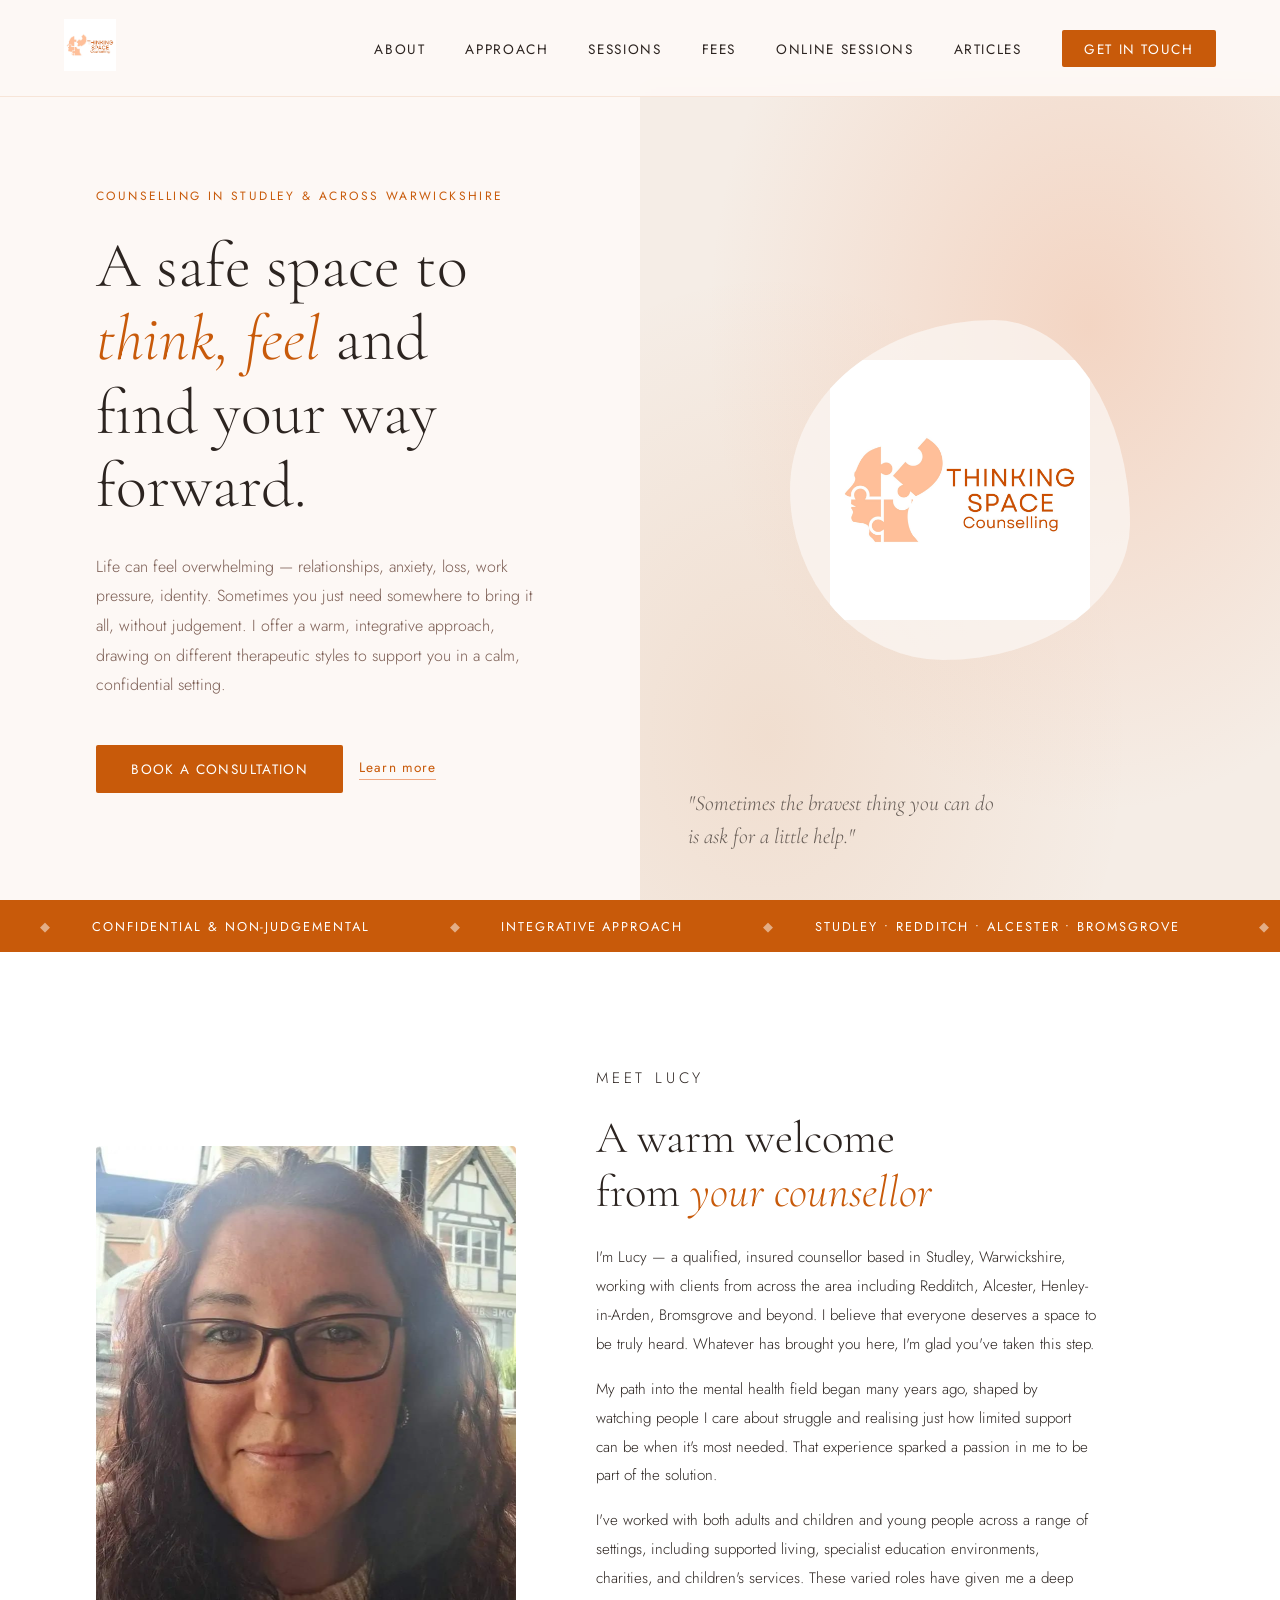
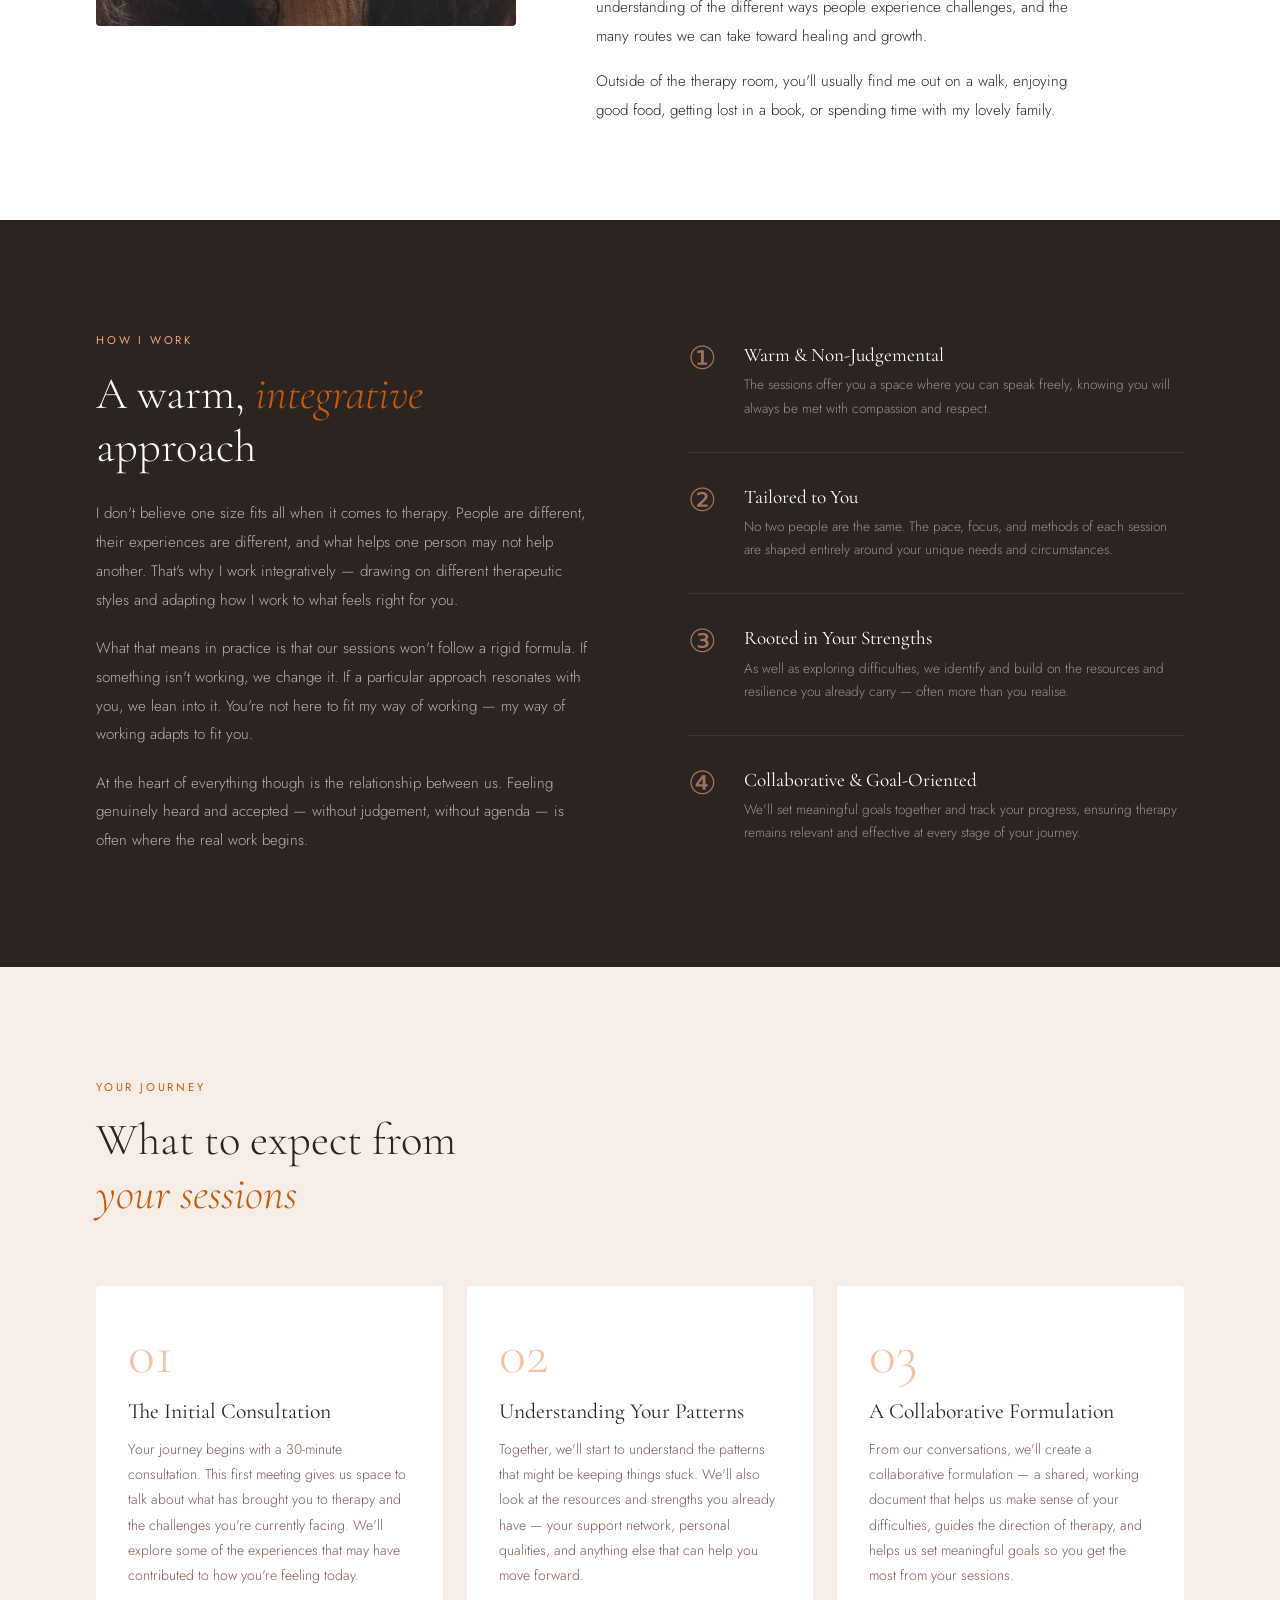
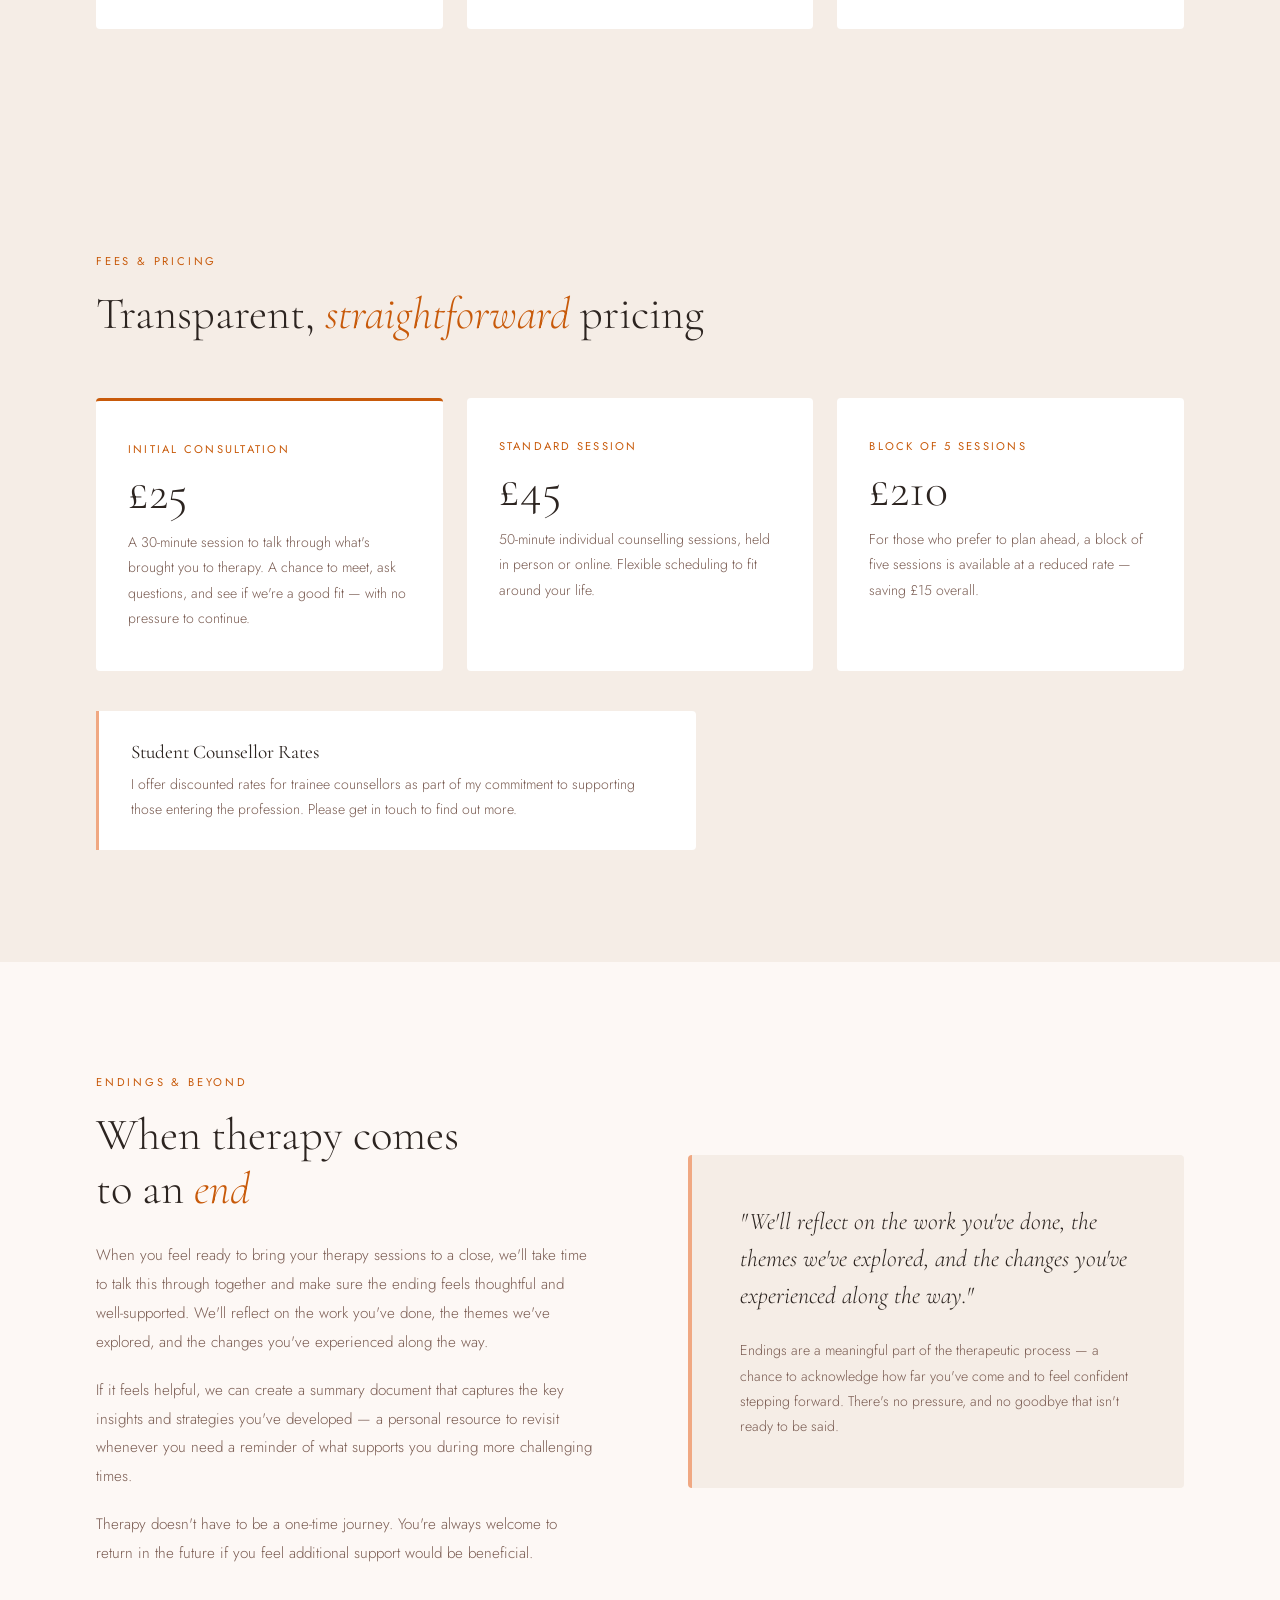
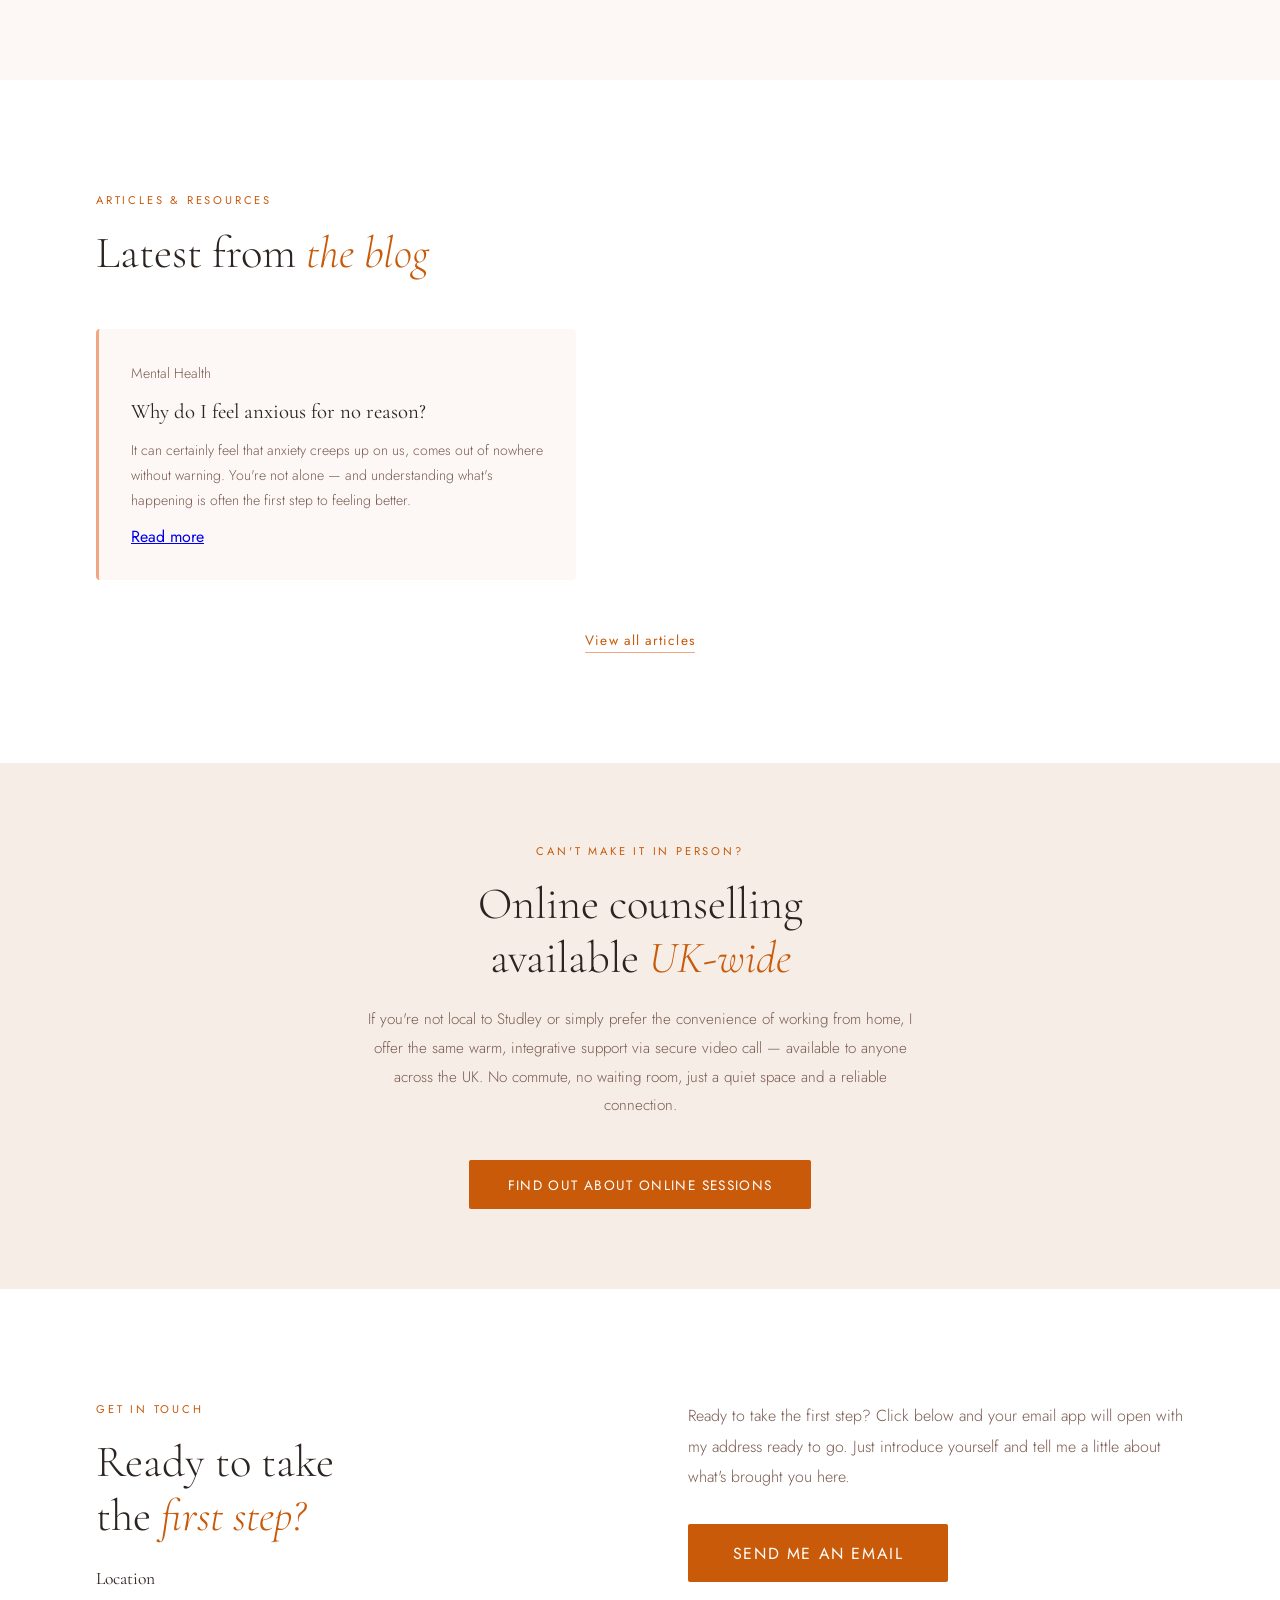
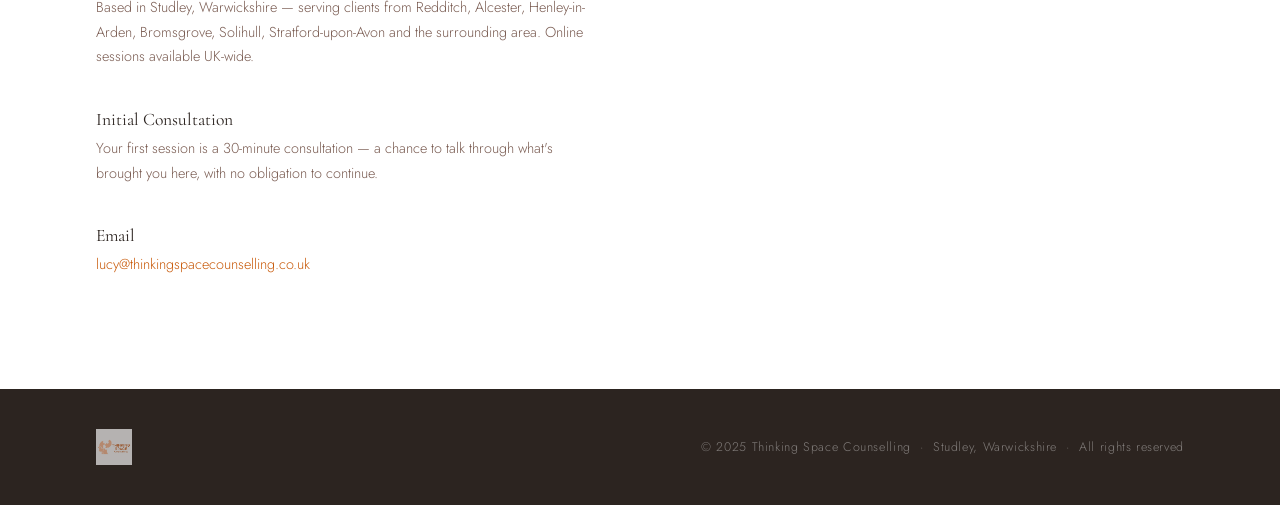
==== commit 17d629a8: "Add files via upload" ====
--- a/index.html
+++ b/index.html
@@ -12,6 +12,76 @@
   <link rel="apple-touch-icon" sizes="180x180" href="apple-touch-icon.png">
   <link rel="icon" type="image/png" sizes="32x32" href="favicon-32x32.png">
   <link rel="icon" type="image/png" sizes="16x16" href="favicon-16x16.png">
+  <script type="application/ld+json">
+  {
+    "@context": "https://schema.org",
+    "@type": "LocalBusiness",
+    "name": "Thinking Space Counselling",
+    "url": "https://thinkingspacecounselling.co.uk",
+    "logo": "https://thinkingspacecounselling.co.uk/1000551404.jpg",
+    "image": "https://thinkingspacecounselling.co.uk/lucy.jpg",
+    "description": "Warm, integrative counselling in Studley, Warwickshire. Qualified, insured therapist offering face to face and online sessions for anxiety, relationships, grief, self-worth and more.",
+    "priceRange": "£25-£45",
+    "telephone": "",
+    "email": "lucy@thinkingspacecounselling.co.uk",
+    "address": {
+      "@type": "PostalAddress",
+      "addressLocality": "Studley",
+      "addressRegion": "Warwickshire",
+      "addressCountry": "GB"
+    },
+    "areaServed": [
+      "Studley", "Redditch", "Alcester", "Bromsgrove",
+      "Henley-in-Arden", "Solihull", "Stratford-upon-Avon",
+      "Warwickshire", "United Kingdom"
+    ],
+    "founder": {
+      "@type": "Person",
+      "name": "Lucy",
+      "jobTitle": "Qualified Integrative Counsellor",
+      "image": "https://thinkingspacecounselling.co.uk/lucy.jpg"
+    },
+    "hasOfferCatalog": {
+      "@type": "OfferCatalog",
+      "name": "Counselling Services",
+      "itemListElement": [
+        {
+          "@type": "Offer",
+          "itemOffered": {
+            "@type": "Service",
+            "name": "Initial Consultation",
+            "description": "30-minute initial consultation to discuss what has brought you to therapy."
+          },
+          "price": "25",
+          "priceCurrency": "GBP"
+        },
+        {
+          "@type": "Offer",
+          "itemOffered": {
+            "@type": "Service",
+            "name": "Individual Counselling Session",
+            "description": "50-minute integrative counselling session, face to face or online."
+          },
+          "price": "45",
+          "priceCurrency": "GBP"
+        },
+        {
+          "@type": "Offer",
+          "itemOffered": {
+            "@type": "Service",
+            "name": "Block of 5 Sessions",
+            "description": "Five 50-minute counselling sessions booked in advance at a reduced rate."
+          },
+          "price": "210",
+          "priceCurrency": "GBP"
+        }
+      ]
+    },
+    "sameAs": [
+      "https://www.counsellingdirectory.org.uk"
+    ]
+  }
+  </script>
 </head>
 <body>
 
@@ -36,6 +106,7 @@
   <!-- MOBILE NAV -->
   <div class="nav-mobile" id="mobileNav">
     <button class="nav-mobile-close" onclick="document.getElementById('mobileNav').classList.remove('open')" aria-label="Close menu">&times;</button>
+    <a href="index.html" onclick="document.getElementById('mobileNav').classList.remove('open')">Home</a>
     <a href="#about" onclick="document.getElementById('mobileNav').classList.remove('open')">About</a>
     <a href="#approach" onclick="document.getElementById('mobileNav').classList.remove('open')">Approach</a>
     <a href="#sessions" onclick="document.getElementById('mobileNav').classList.remove('open')">Sessions</a>
--- a/styles.css
+++ b/styles.css
@@ -234,12 +234,7 @@
   position: relative;
 }
 .lucy-image-wrap::before {
-  content: '';
-  position: absolute;
-  inset: -12px -12px 12px 12px;
-  border: 2px solid var(--peach);
-  border-radius: 4px;
-  z-index: 0;
+  display: none;
 }
 .lucy-image-wrap img {
   position: relative;
